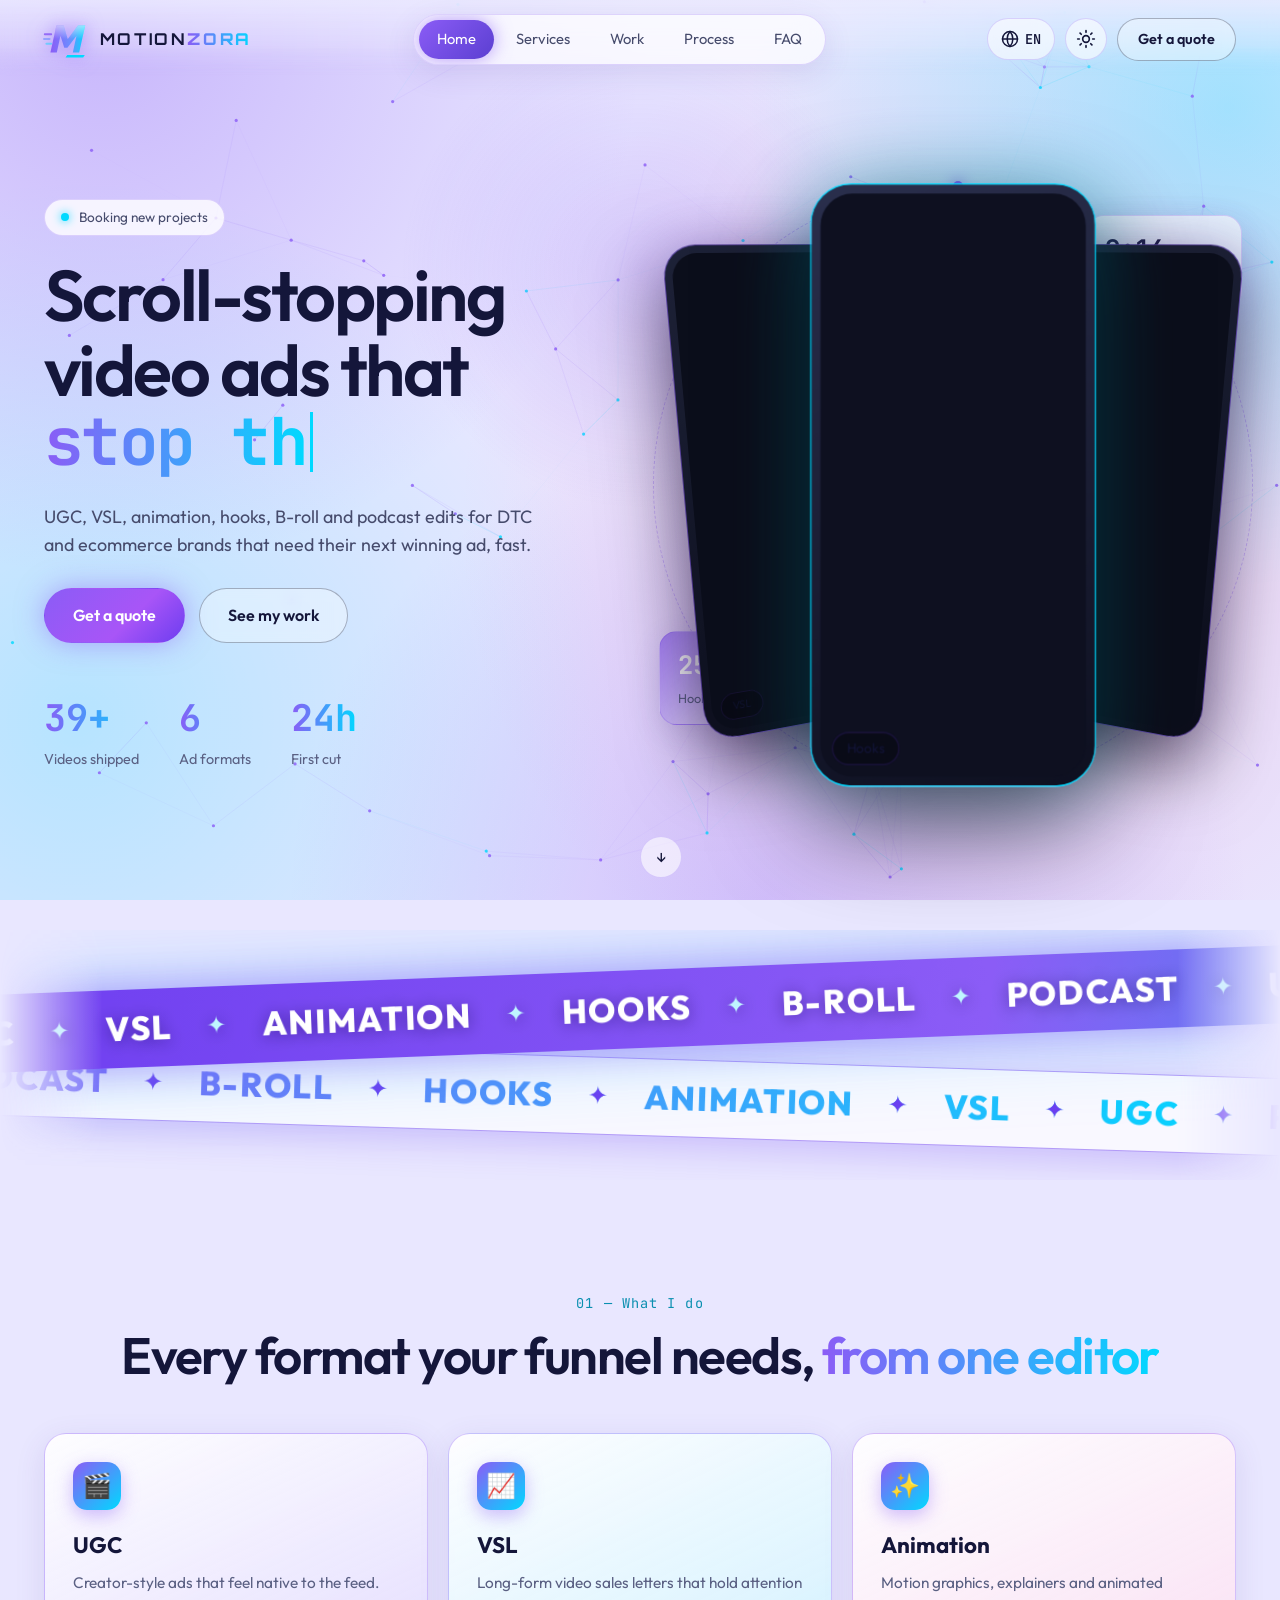
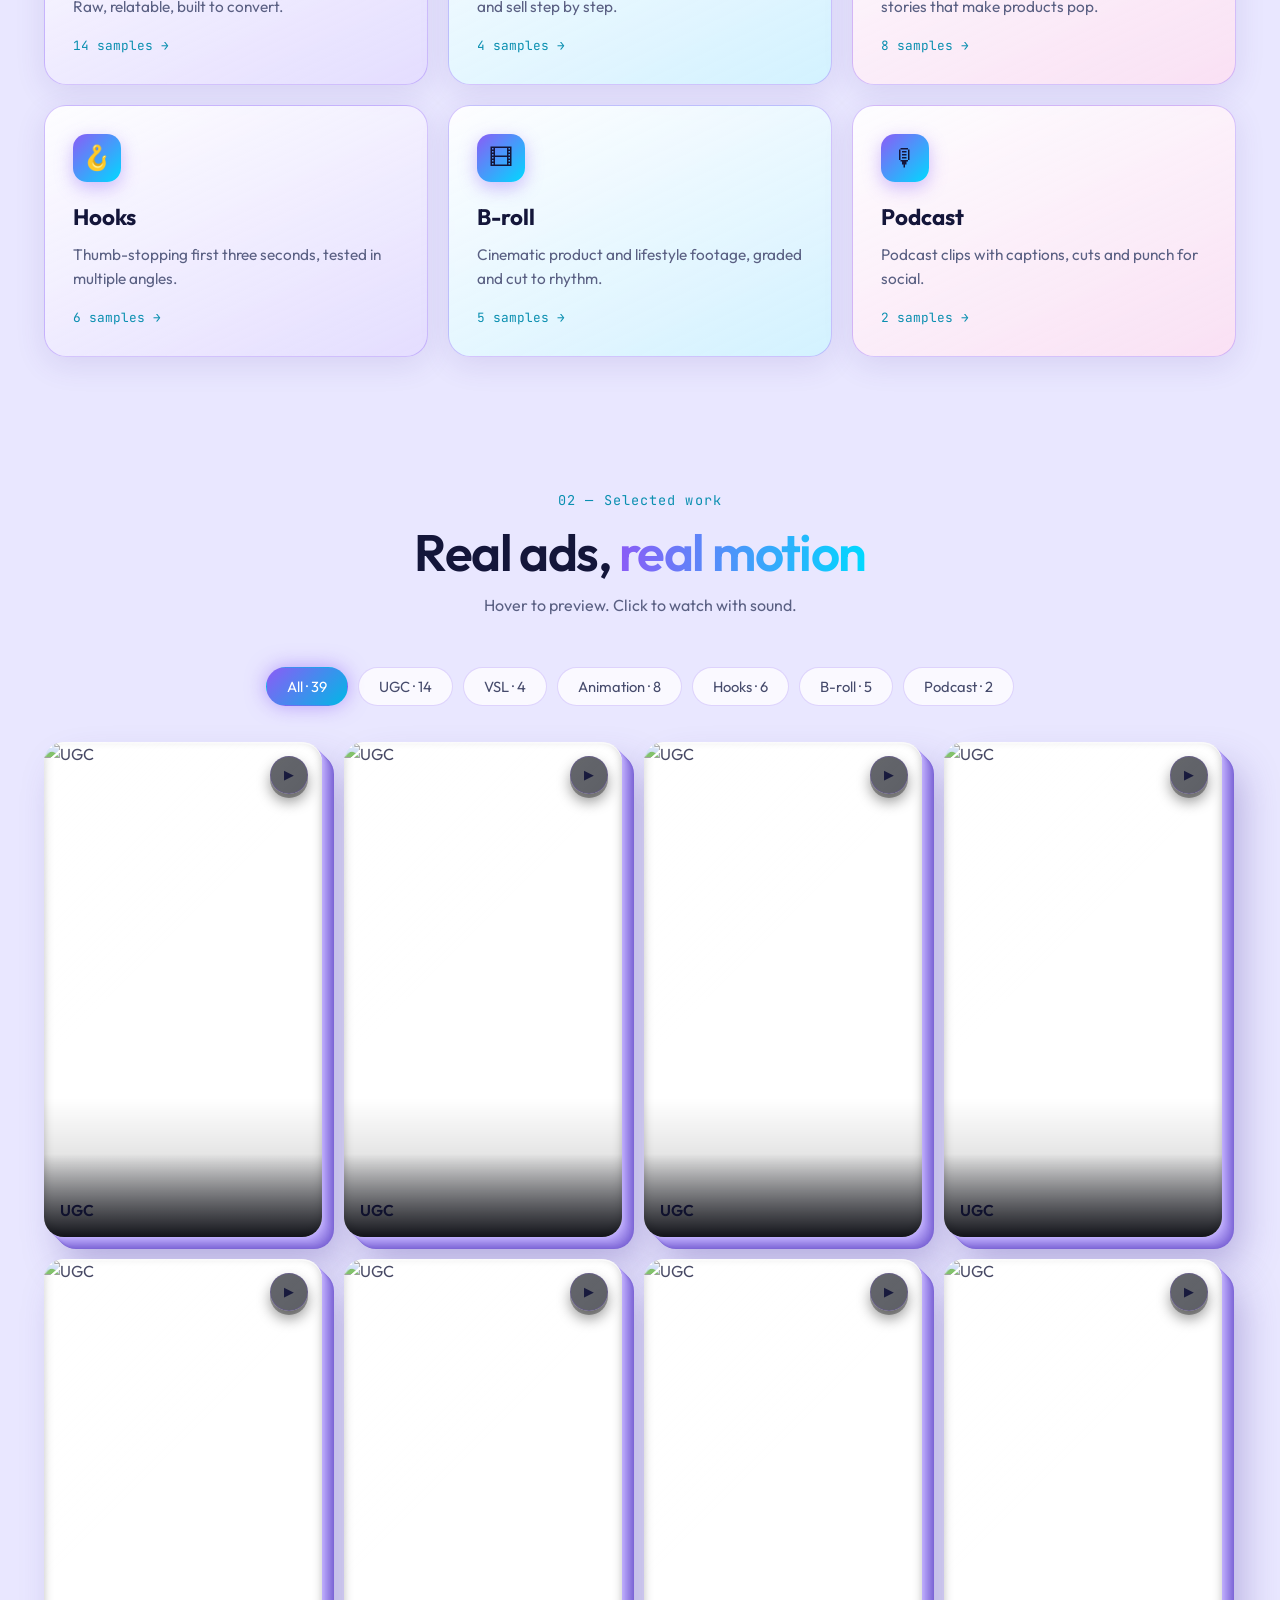
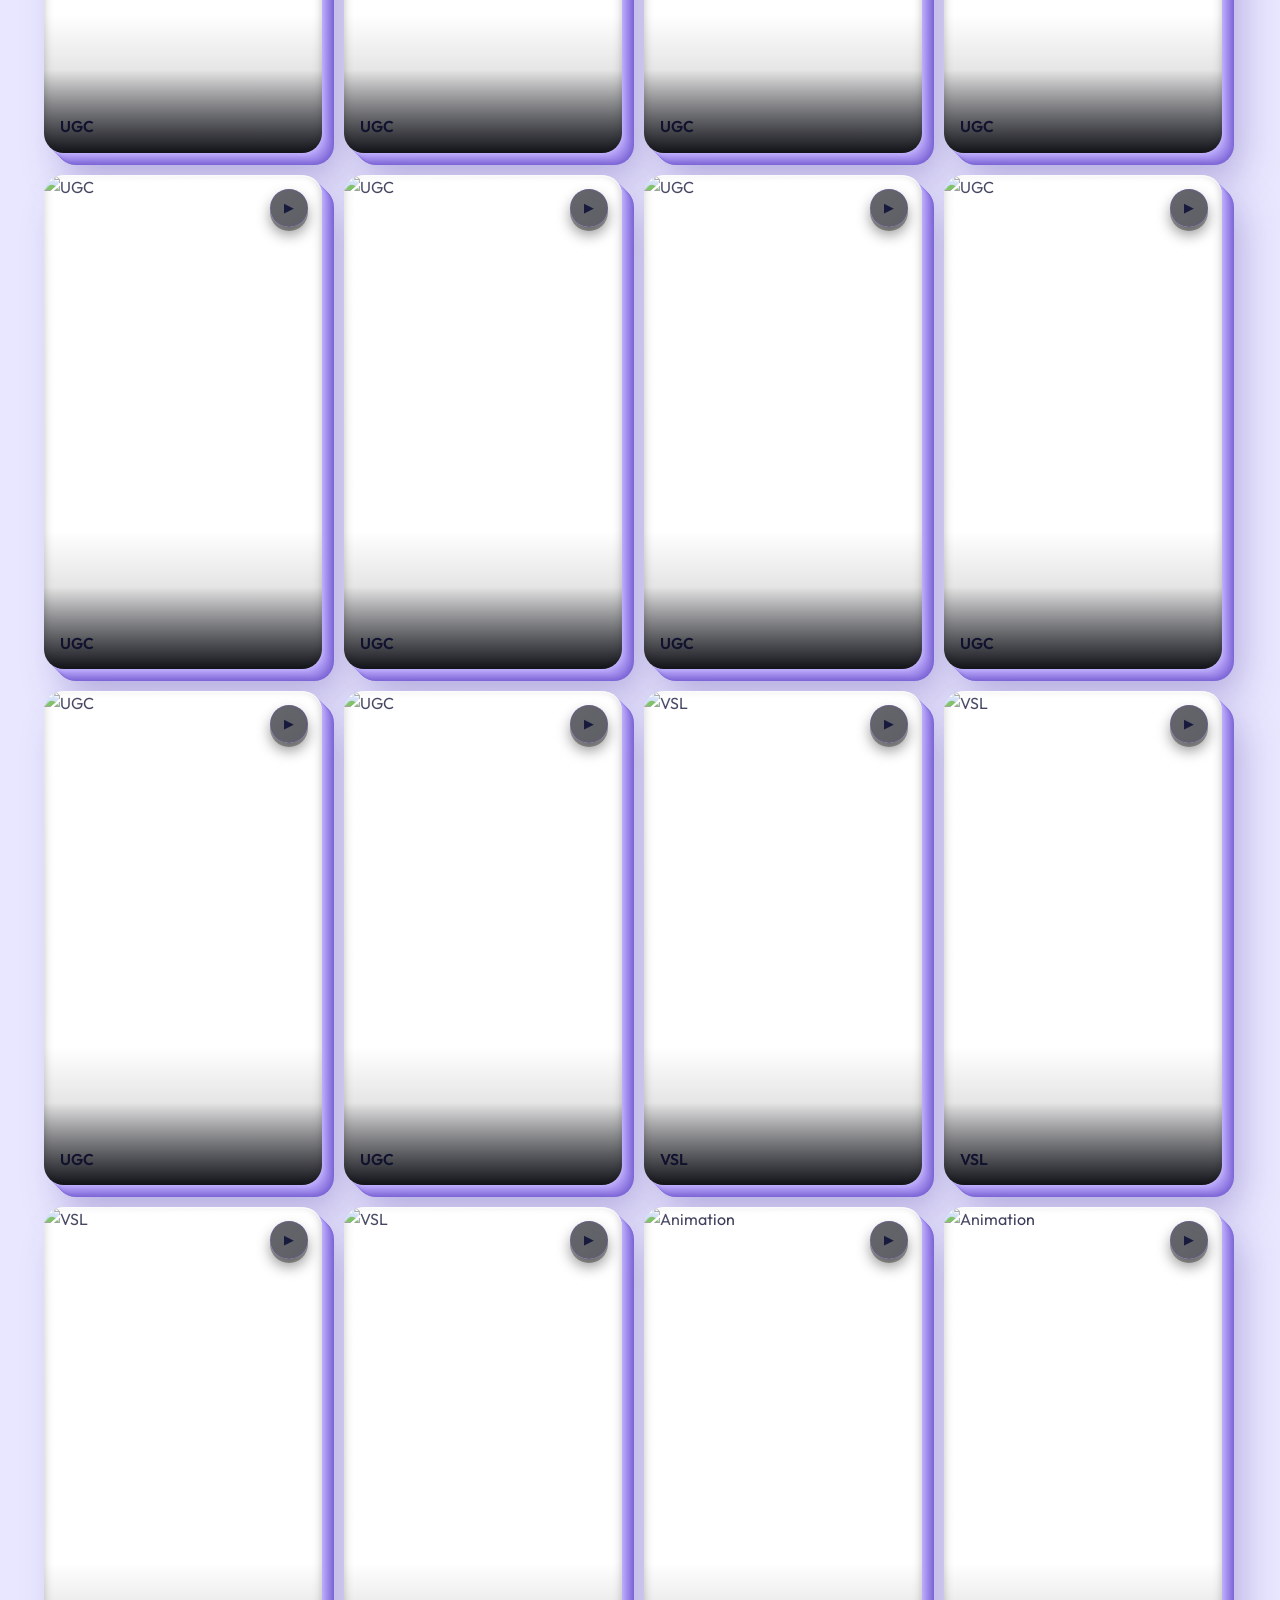
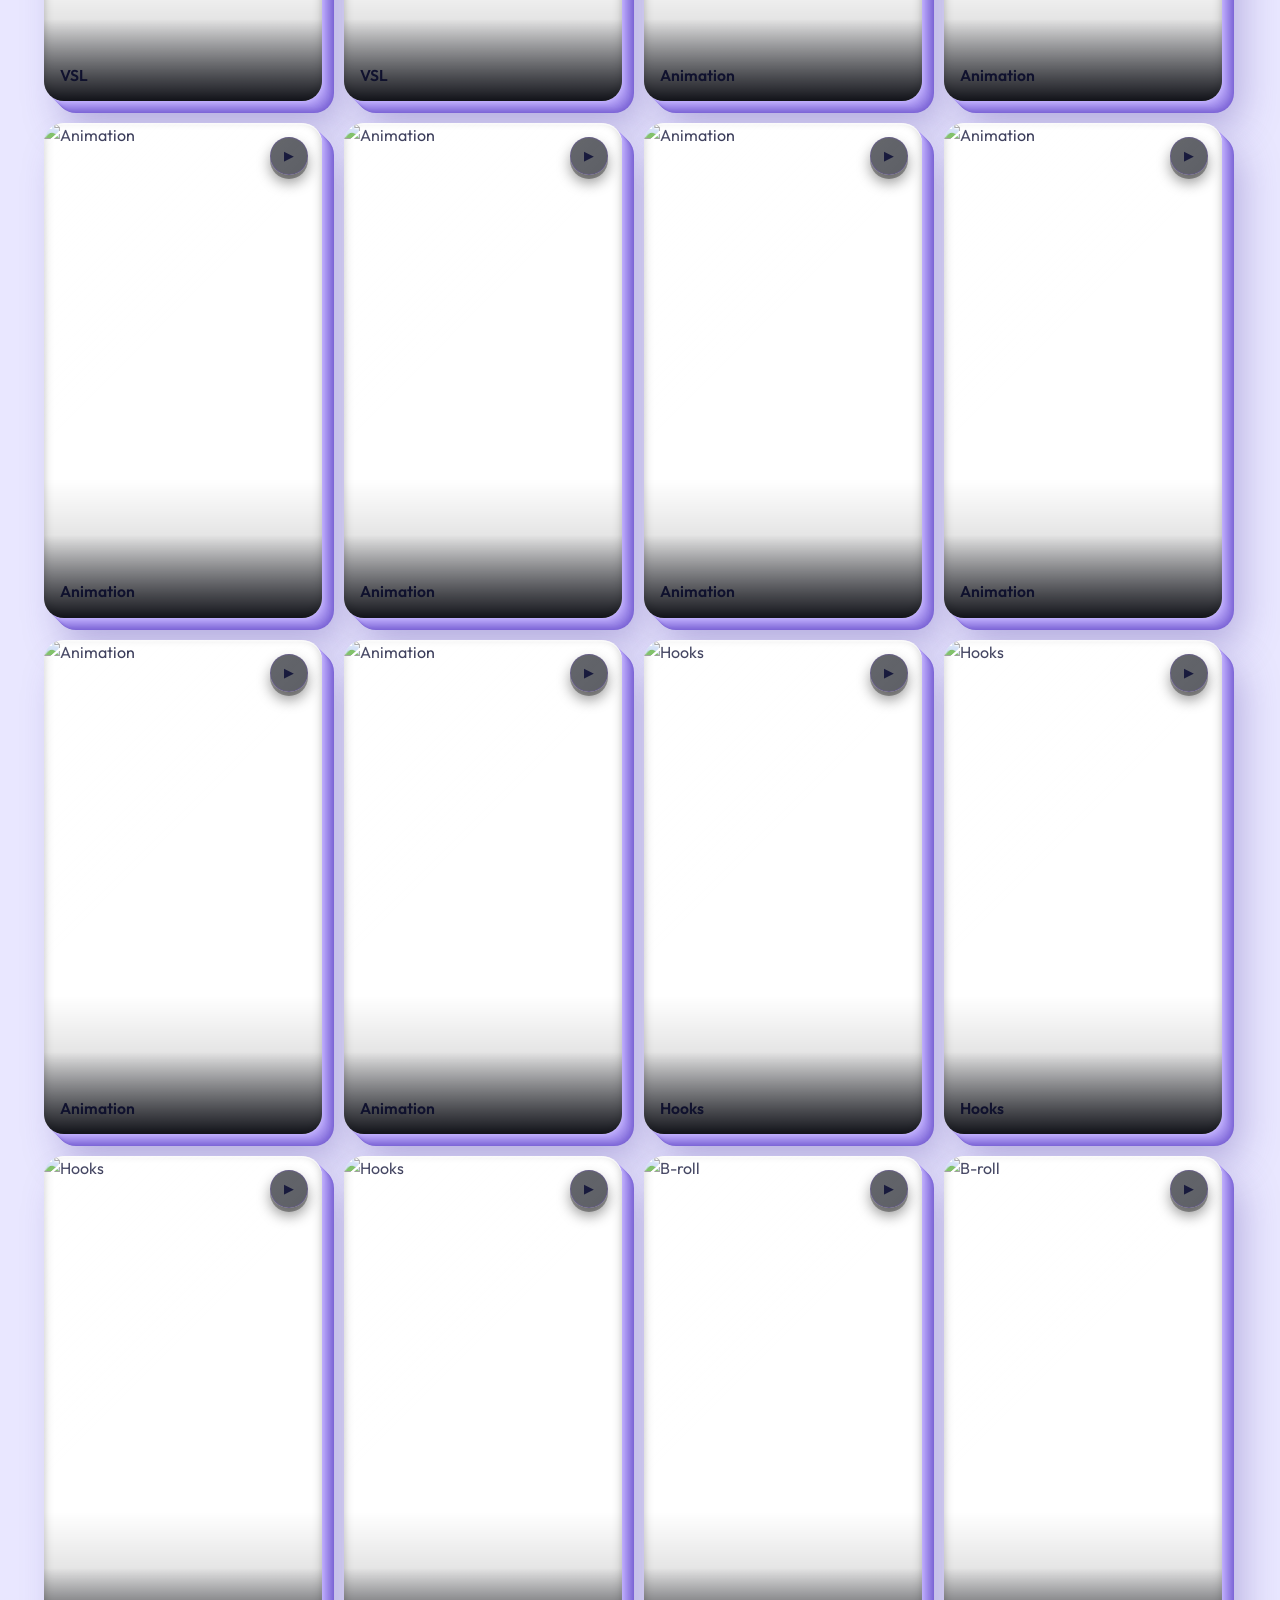
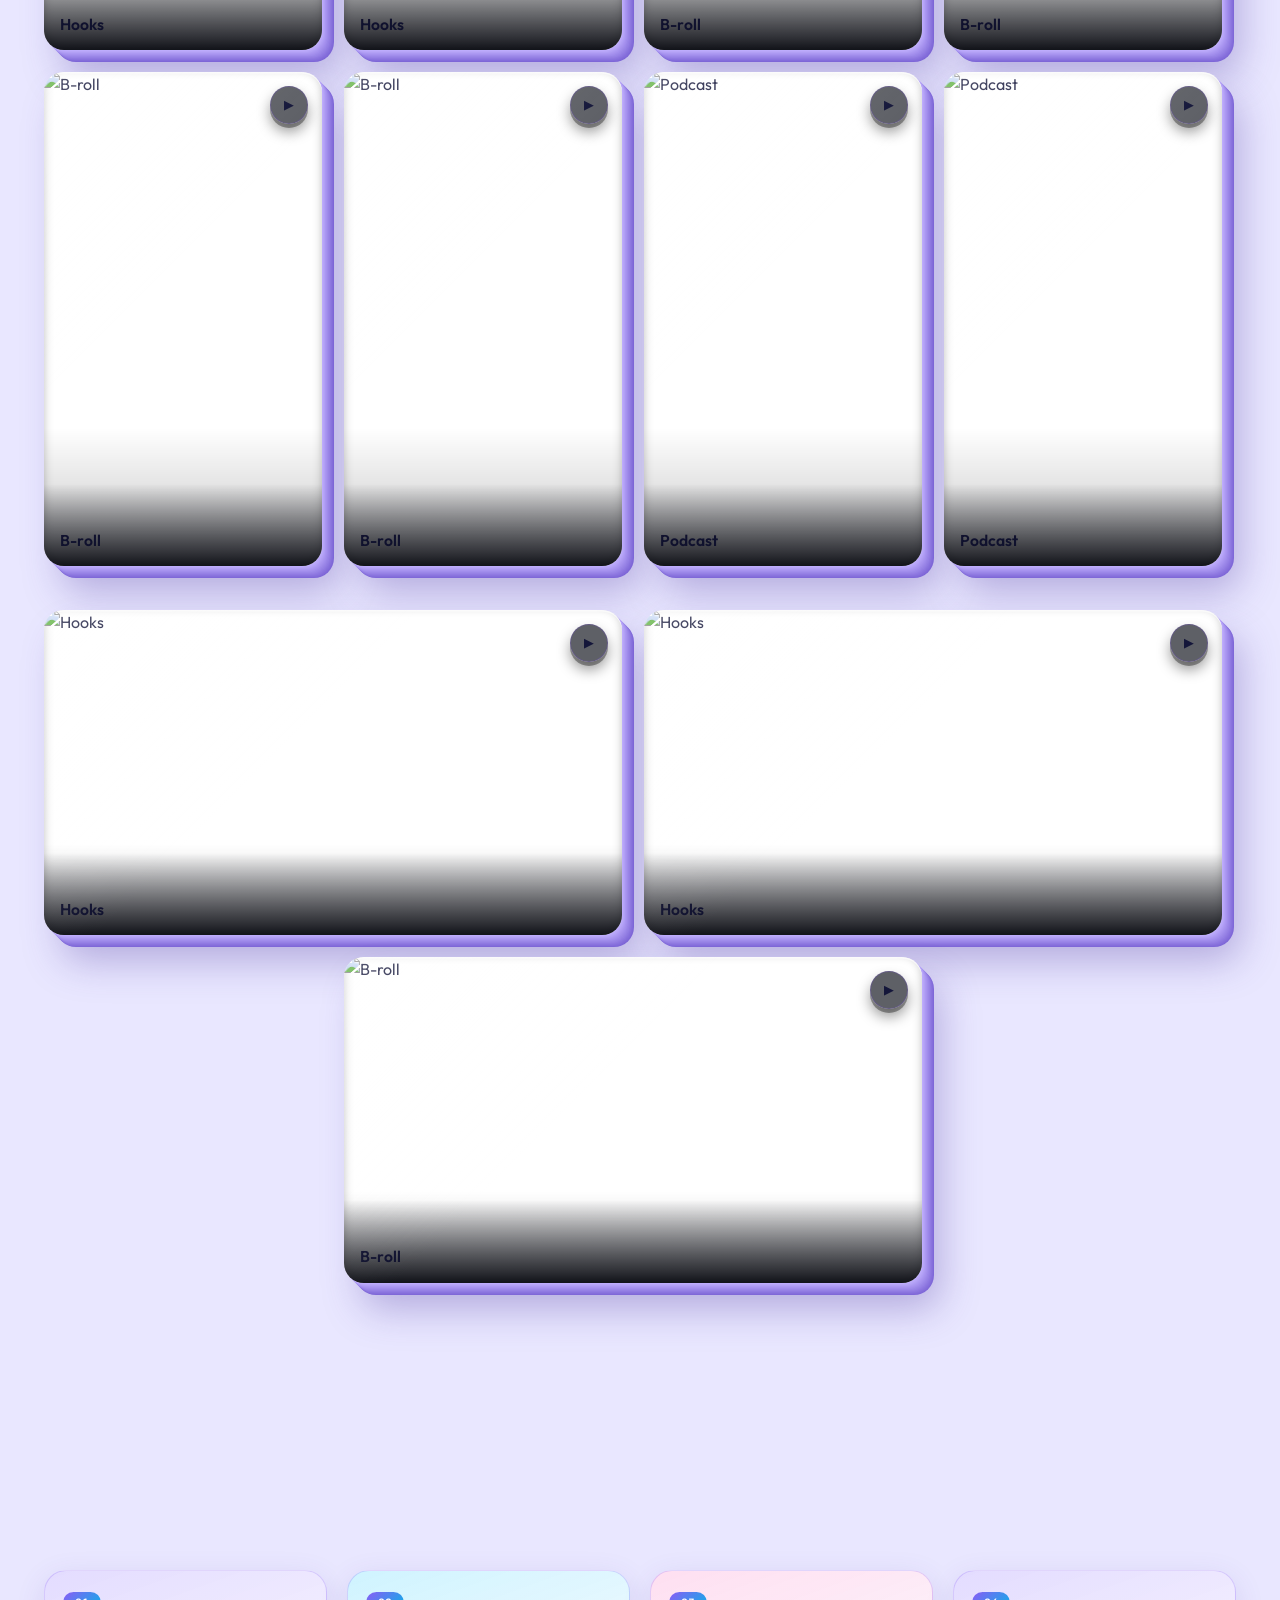
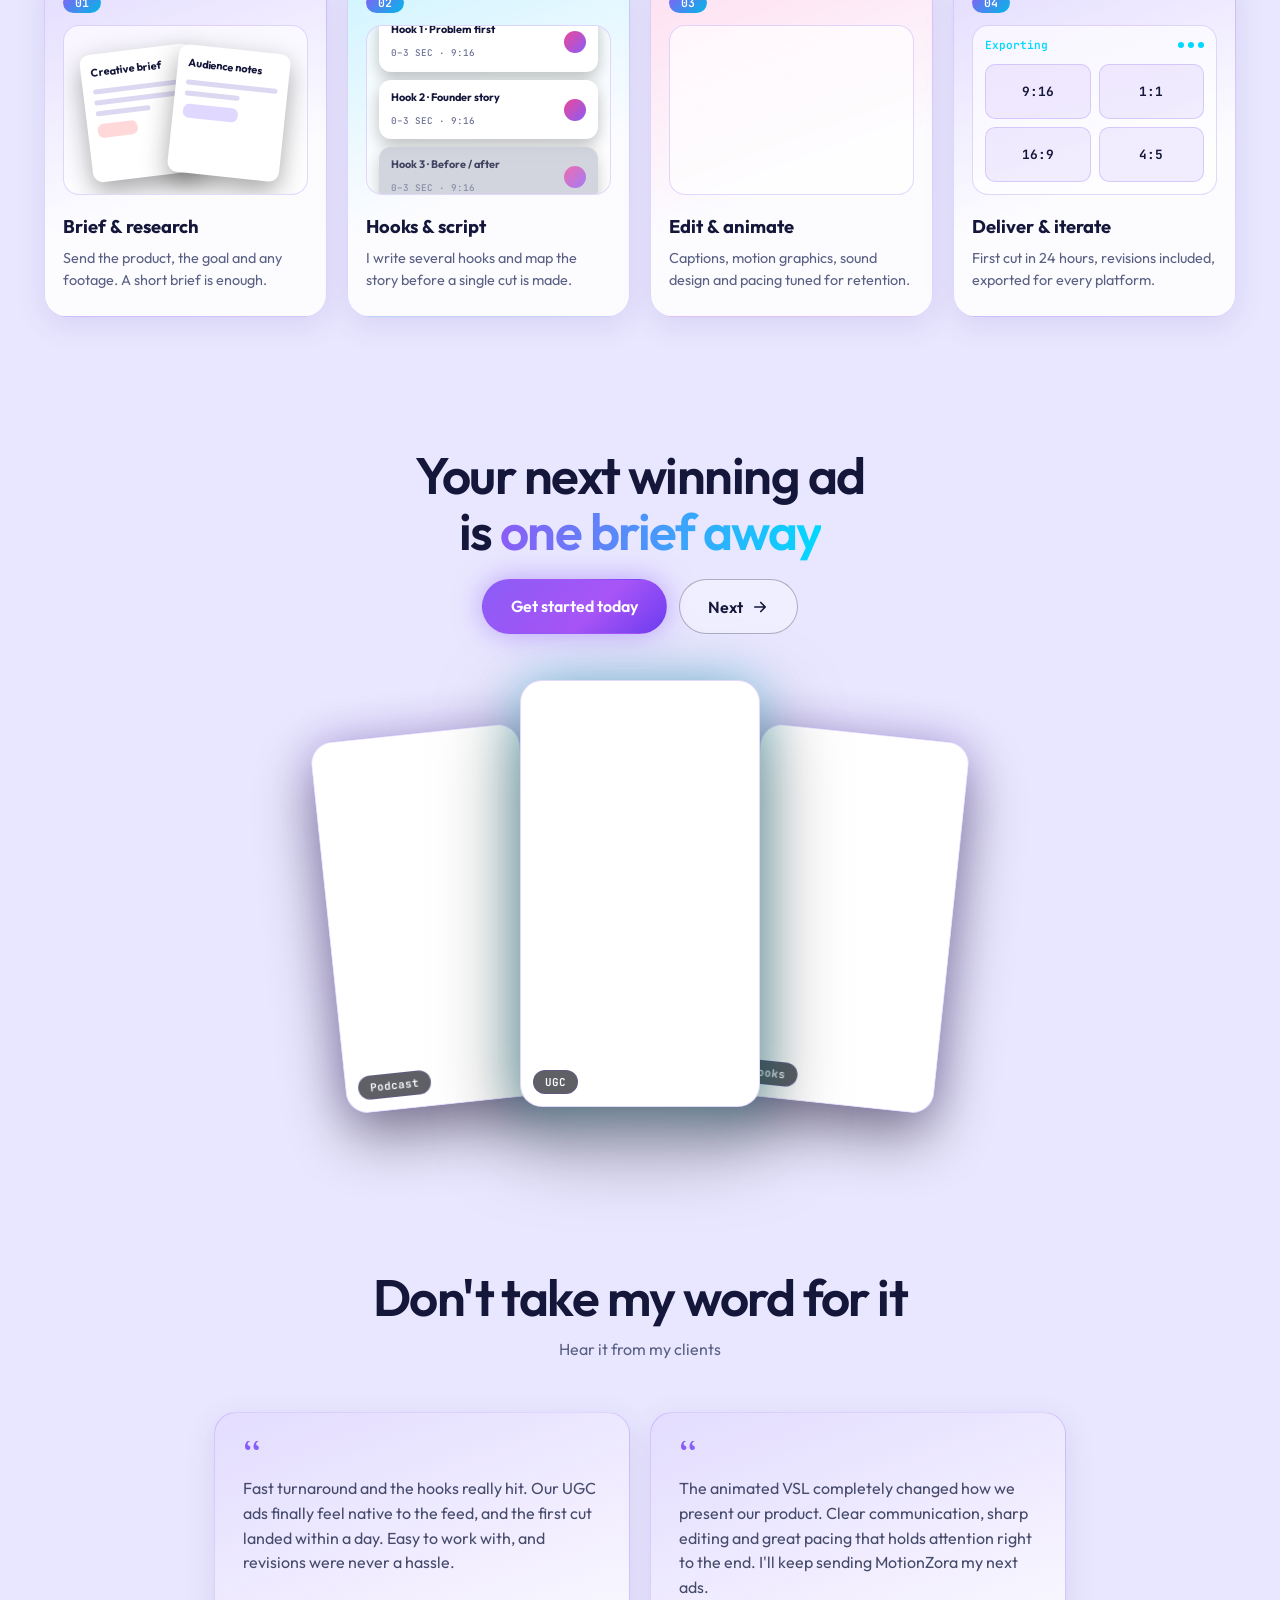
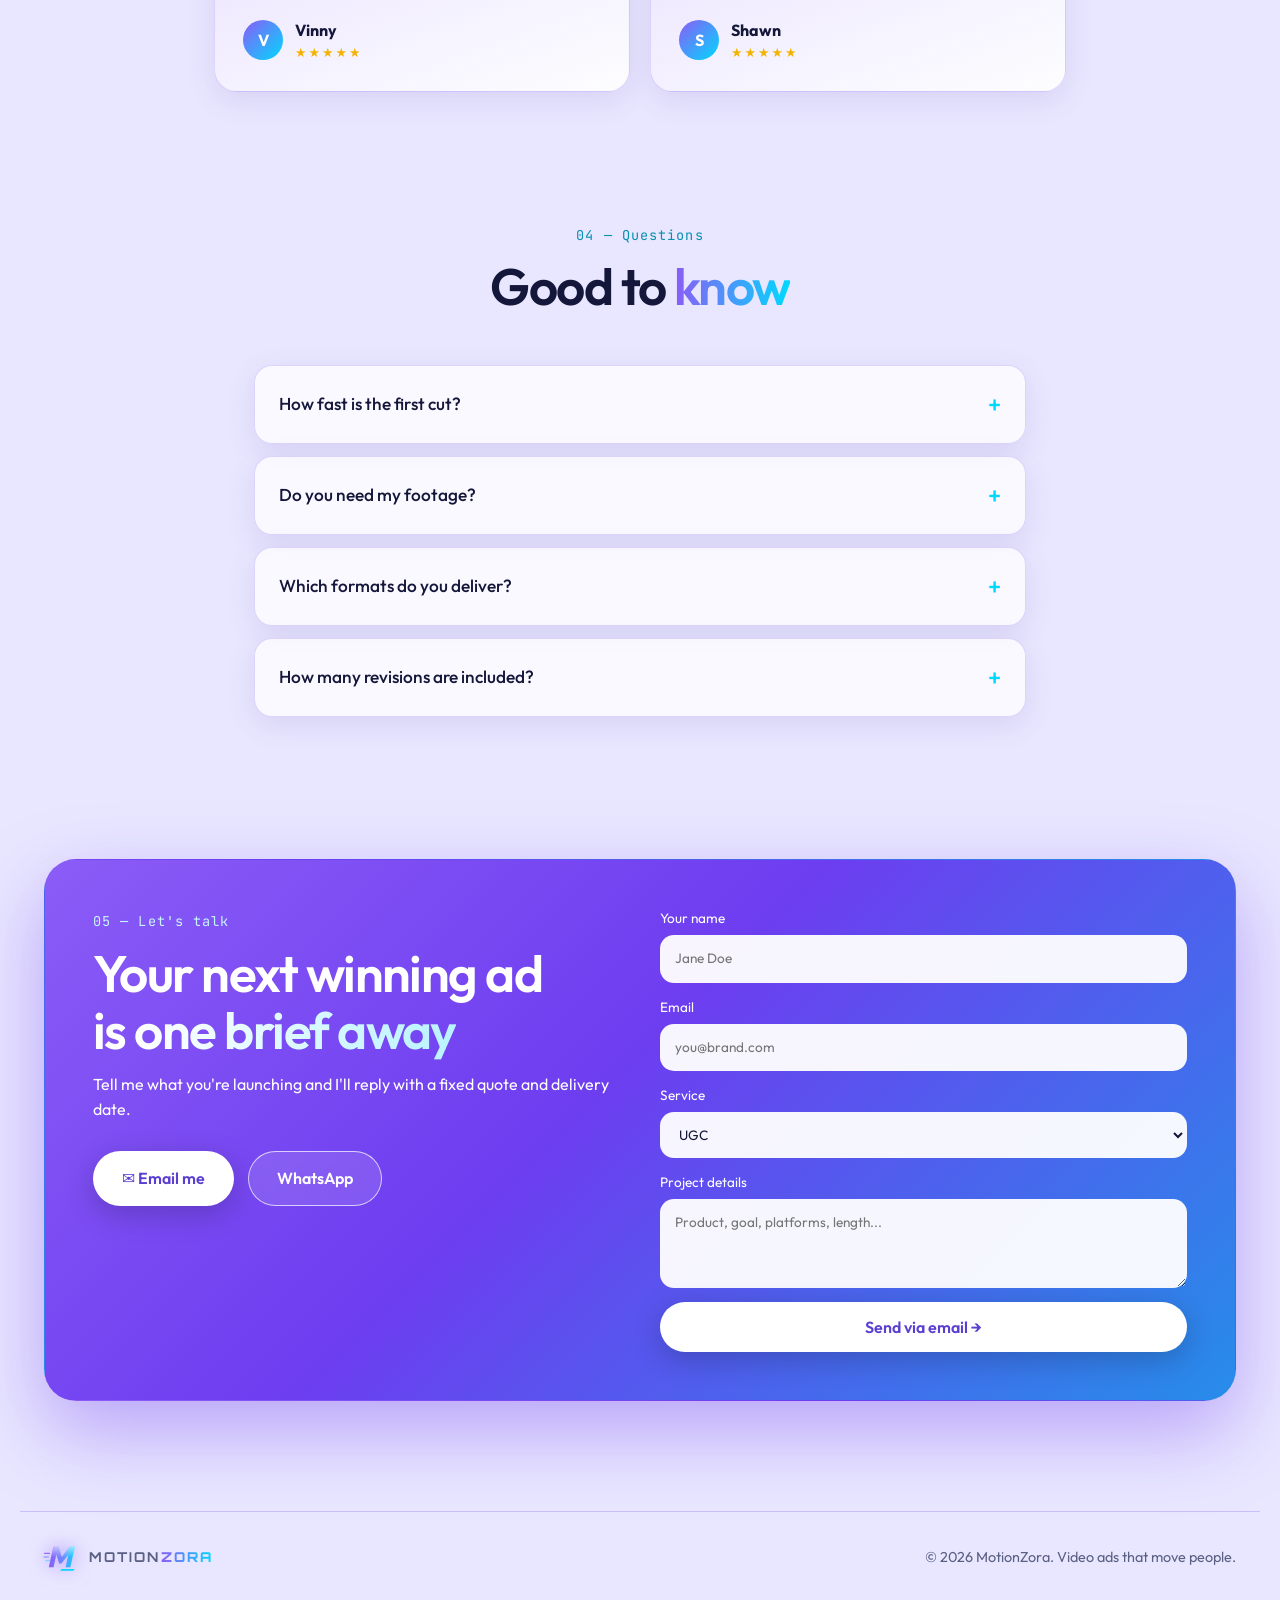
==== index.html @ 576c6d1d "Portfolio" ====
<!doctype html>
<html lang="en">
<head>
<meta charset="utf-8">
<meta name="viewport" content="width=device-width, initial-scale=1">
<title>MotionZora — Video Ads That Move People</title>
<meta name="description" content="MotionZora: UGC, VSL, animation, hooks, B-roll and podcast video ads for ecommerce and DTC brands.">
<link rel="preconnect" href="https://fonts.googleapis.com">
<link rel="preconnect" href="https://fonts.gstatic.com" crossorigin>
<link href="https://fonts.googleapis.com/css2?family=Outfit:wght@300;400;500;600;700;800&family=Orbitron:wght@500;700;800&family=Noto+Sans:wght@400;600;700;800&family=JetBrains+Mono:wght@400;600&display=swap" rel="stylesheet">
<script>
  /* set the theme before first paint: saved choice, otherwise the system preference */
  (function(){var t=null;try{t=localStorage.getItem("theme")}catch(e){}
  if(t!=="light"&&t!=="dark")t=matchMedia("(prefers-color-scheme: light)").matches?"light":"dark";
  document.documentElement.setAttribute("data-theme",t);})();
</script>
<link rel="icon" type="image/svg+xml" href="favicon.svg">
<link rel="stylesheet" href="style.css?v=48">
</head>
<body>
<canvas id="bg" aria-hidden="true"></canvas>
<div class="glow" id="glow" aria-hidden="true"></div>
<div class="progress" id="progress"></div>

<header class="nav-wrap">
  <a href="#top" class="logo" aria-label="MotionZora">
    <svg class="logo-mark" viewBox="0 0 56 50" aria-hidden="true"><defs>
  <linearGradient id="nva" x1="0" y1="0" x2="1" y2="0"><stop offset="0" stop-color="#8B5CF6"/><stop offset=".55" stop-color="#6D8CFF"/><stop offset="1" stop-color="#00D9FF"/></linearGradient>
  <linearGradient id="nvb" x1="0" y1="0" x2="0" y2="1"><stop offset="0" stop-color="#fff" stop-opacity=".55"/><stop offset=".5" stop-color="#fff" stop-opacity="0"/></linearGradient>
  <clipPath id="nvc"><polygon points="8.0,42 15.5,8 24.5,8 29.7,25 42.5,8 51.5,8 44.0,42 36.0,42 40.6,21 29.3,36 25.3,36 20.6,21 16.0,42"/></clipPath>
</defs>
<g class="speed" stroke-linecap="round" fill="none">
  <path d="M1 19H9" stroke="#8B5CF6" stroke-width="2.4" opacity=".85"/>
  <path d="M0 25H7" stroke="#6D8CFF" stroke-width="2.4" opacity=".6"/>
  <path d="M3 31H9" stroke="#00D9FF" stroke-width="2.4" opacity=".45"/>
</g>
<polygon class="mk" points="8.0,42 15.5,8 24.5,8 29.7,25 42.5,8 51.5,8 44.0,42 36.0,42 40.6,21 29.3,36 25.3,36 20.6,21 16.0,42" fill="url(#nva)"/>
<polygon points="8.0,42 15.5,8 24.5,8 29.7,25 42.5,8 51.5,8 44.0,42 36.0,42 40.6,21 29.3,36 25.3,36 20.6,21 16.0,42" fill="url(#nvb)"/>
<g clip-path="url(#nvc)"><rect class="sheen" x="-20" y="0" width="14" height="48" fill="#fff" opacity=".6" transform="skewX(-18)"/></g>
<polygon points="29,45 51,45 49,48 27,48" fill="#00D9FF"/></svg>
    <span class="logo-text">MOTION<b>ZORA</b></span>
  </a>
  <nav class="nav" id="nav">
    <a href="#top" class="active"><span data-i18n="nav.home">Home</span></a>
    <a href="#services"><span data-i18n="nav.services">Services</span></a>
    <a href="#work"><span data-i18n="nav.work">Work</span></a>
    <a href="#process"><span data-i18n="nav.process">Process</span></a>
    <a href="#faq"><span data-i18n="nav.faq">FAQ</span></a>
  </nav>
  <div class="nav-cta">
    <div class="lang" id="lang">
      <button class="lang-btn" id="langBtn" data-i18n-aria="lang.aria" aria-haspopup="listbox" aria-expanded="false">
        <svg viewBox="0 0 24 24" fill="none" stroke="currentColor" stroke-width="2" stroke-linecap="round" stroke-linejoin="round"><circle cx="12" cy="12" r="10"/><path d="M2 12h20M12 2a15 15 0 0 1 0 20M12 2a15 15 0 0 0 0 20"/></svg>
        <span id="langCode">EN</span>
      </button>
      <ul class="lang-menu" id="langMenu" role="listbox"></ul>
    </div>
    <button class="theme-btn" id="themeBtn" data-i18n-aria="theme.aria" aria-label="Toggle light / dark mode">
      <svg class="moon" viewBox="0 0 24 24" fill="none" stroke="currentColor" stroke-width="2" stroke-linecap="round" stroke-linejoin="round"><path d="M21 12.8A9 9 0 1 1 11.2 3a7 7 0 0 0 9.8 9.8z"/></svg>
      <svg class="sun" viewBox="0 0 24 24" fill="none" stroke="currentColor" stroke-width="2" stroke-linecap="round"><circle cx="12" cy="12" r="4"/><path d="M12 2v2M12 20v2M4.9 4.9l1.4 1.4M17.7 17.7l1.4 1.4M2 12h2M20 12h2M4.9 19.1l1.4-1.4M17.7 6.3l1.4-1.4"/></svg>
    </button>
    <a href="#contact" class="btn btn-ghost sm" data-i18n="nav.quote">Get a quote</a>
    <button class="burger" id="burger" aria-label="Menu"><i></i><i></i></button>
  </div>
</header>

<main id="top">
  <!-- HERO -->
  <section class="hero">
    <div class="hero-text">
      <span class="chip"><b class="dot"></b> <span data-i18n="hero.chip">Booking new projects</span></span>
      <h1><span data-i18n="hero.h1">Scroll-stopping video ads that</span> <span class="type-wrap"><span class="grad mono" id="typed"></span><i class="caret"></i></span></h1>
      <p class="lead" data-i18n="hero.lead">UGC, VSL, animation, hooks, B-roll and podcast edits for DTC and ecommerce brands that need their next winning ad, fast.</p>
      <div class="cta-row">
        <a href="#contact" class="btn btn-primary" data-i18n="hero.cta1">Get a quote</a>
        <a href="#work" class="btn btn-ghost" data-i18n="hero.cta2">See my work</a>
      </div>
      <div class="stats">
        <div><strong data-count="38" data-suffix="+">0</strong><span data-i18n="stat.videos">Videos shipped</span></div>
        <div><strong data-count="6">0</strong><span data-i18n="stat.formats">Ad formats</span></div>
        <div><strong data-count="24" data-suffix="h">0</strong><span data-i18n="stat.first">First cut</span></div>
      </div>
    </div>
    <div class="hero-visual" id="heroVisual">
      <div class="orbit o1"></div><div class="orbit o2"></div>
      <div class="phone p-left"><video muted playsinline preload="metadata"></video><em class="tag">Animation</em></div>
      <div class="phone p-main"><video muted playsinline preload="metadata"></video><em class="tag">UGC</em></div>
      <div class="phone p-right"><video muted playsinline preload="metadata"></video><em class="tag">VSL</em></div>
      <div class="float-card fc1"><b>250%</b><span data-i18n="fc1">Hook retention</span></div>
      <div class="float-card fc2"><b>9:16</b><span data-i18n="fc2">Reels · TikTok · Shorts</span></div>
    </div>
    <a href="#services" class="scroll-down" aria-label="Scroll down">↓</a>
  </section>

  <!-- RIBBONS -->
  <div class="ribbons" aria-hidden="true">
    <div class="ribbon r1"><div class="rtrack" data-dir="-1"></div></div>
    <div class="ribbon r2"><div class="rtrack" data-dir="1"></div></div>
  </div>

  <!-- SERVICES -->
  <section id="services" class="section">
    <div class="sec-head reveal">
      <span class="eyebrow" data-i18n="svc.eyebrow">01 — What I do</span>
      <h2 data-i18n-html="svc.title">Every format your funnel needs, <span class="grad">from one editor</span></h2>
    </div>
    <div class="services" id="services-grid"></div>
  </section>

  <!-- WORK -->
  <section id="work" class="section">
    <div class="sec-head reveal">
      <span class="eyebrow" data-i18n="work.eyebrow">02 — Selected work</span>
      <h2 data-i18n-html="work.title">Real ads, <span class="grad">real motion</span></h2>
      <p data-i18n="work.sub">Hover to preview. Click to watch with sound.</p>
    </div>
    <div class="filters reveal" id="filters"></div>
    <div class="grid" id="grid"></div>
  </section>

  <!-- PROCESS -->
  <section id="process" class="section">
    <div class="sec-head reveal">
      <span class="eyebrow" data-i18n="proc.eyebrow">03 — How it works</span>
      <h2 data-i18n-html="proc.title">From brief to <span class="grad">winning ad</span></h2>
    </div>
    <div class="pcards">
      <article class="pcard reveal"><span class="ptag">01</span>
        <div class="pvis v-brief">
          <div class="doc d1"><b data-i18n="ui.brief">Creative brief</b><u></u><u></u><u class="s"></u><em></em></div>
          <div class="doc d2"><b data-i18n="ui.audience">Audience notes</b><u></u><u class="s"></u><span class="chip2"></span></div>
        </div>
        <h3 data-i18n="step1.t">Brief &amp; research</h3><p data-i18n="step1.p"></p></article>
      <article class="pcard reveal"><span class="ptag">02</span>
        <div class="pvis v-hooks">
          <div class="hk k1"><div><b data-i18n="ui.h1">Hook 1</b><small>0–3 SEC · 9:16</small></div><i></i></div>
          <div class="hk k2"><div><b data-i18n="ui.h2">Hook 2</b><small>0–3 SEC · 9:16</small></div><i></i></div>
          <div class="hk k3"><div><b data-i18n="ui.h3">Hook 3</b><small>0–3 SEC · 9:16</small></div><i></i></div>
        </div>
        <h3 data-i18n="step2.t">Hooks &amp; script</h3><p data-i18n="step2.p"></p></article>
      <article class="pcard reveal"><span class="ptag">03</span>
        <div class="pvis v-chat">
          <div class="bub b1"><i></i><span data-i18n="ui.chat1"></span></div>
          <div class="bub b2"><i></i><span data-i18n="ui.chat2"></span></div>
          <div class="bub b3"><i></i><span data-i18n="ui.chat3"></span></div>
        </div>
        <h3 data-i18n="step3.t">Edit &amp; animate</h3><p data-i18n="step3.p"></p></article>
      <article class="pcard reveal"><span class="ptag">04</span>
        <div class="pvis v-export">
          <div class="exp-head"><span data-i18n="ui.export">Exporting</span><i class="dots"><s></s><s></s><s></s></i></div>
          <div class="fmts">
            <div class="fm"><b>9:16</b><em></em></div><div class="fm"><b>1:1</b><em></em></div>
            <div class="fm"><b>16:9</b><em></em></div><div class="fm"><b>4:5</b><em></em></div>
          </div>
        </div>
        <h3 data-i18n="step4.t">Deliver &amp; iterate</h3><p data-i18n="step4.p"></p></article>
    </div>
  </section>

  <!-- SHOWCASE: shuffling ads -->
  <section id="showcase" class="section">
    <div class="cta-more reveal">
      <h3 data-i18n-html="ct.title">Your next winning ad<br>is <span class="grad">one brief away</span></h3>
      <div class="cta-actions">
        <a href="#contact" class="btn btn-primary" data-i18n="cta.btn">Get started today</a>
        <button class="btn btn-ghost" id="shuffleBtn" type="button"><span data-i18n="cta.shuffle">Next</span><svg viewBox="0 0 24 24" width="18" height="18" fill="none" stroke="currentColor" stroke-width="2.2" stroke-linecap="round" stroke-linejoin="round"><path d="M5 12h14M13 6l6 6-6 6"/></svg></button>
      </div>
      <div class="trio" id="trio">
        <div class="tcard t1"><video muted loop playsinline preload="none"></video><span class="tlabel"></span></div>
        <div class="tcard t2"><video muted loop playsinline preload="none"></video><span class="tlabel"></span></div>
        <div class="tcard t3"><video muted loop playsinline preload="none"></video><span class="tlabel"></span></div>
      </div>
    </div>
  </section>

  <!-- TESTIMONIALS -->
  <section id="reviews" class="section narrow2">
    <div class="sec-head reveal">
      <h2 data-i18n="tes.title">Don't take my word for it</h2>
      <p data-i18n="tes.sub">Hear it from my clients</p>
    </div>
    <div class="reviews" id="reviewsGrid"></div>
  </section>

  <!-- FAQ -->
  <section id="faq" class="section narrow">
    <div class="sec-head reveal">
      <span class="eyebrow" data-i18n="faq.eyebrow">04 — Questions</span>
      <h2 data-i18n-html="faq.title">Good to <span class="grad">know</span></h2>
    </div>
    <div class="faq">
      <details class="reveal"><summary data-i18n="q1">How fast is the first cut?</summary><p data-i18n="a1">Usually within 24 hours for short formats. Longer VSLs and animations take a little more, and I'll confirm a date before we start.</p></details>
      <details class="reveal"><summary data-i18n="q2">Do you need my footage?</summary><p data-i18n="a2">Send your footage and I'll edit it, or I can handle UGC creators and animation from scratch.</p></details>
      <details class="reveal"><summary data-i18n="q3">Which formats do you deliver?</summary><p data-i18n="a3">9:16 for Reels, TikTok and Shorts, plus 16:9 and 1:1 on request.</p></details>
      <details class="reveal"><summary data-i18n="q4">How many revisions are included?</summary><p data-i18n="a4">Revisions are included until the ad feels right. Tell me what to change and I'll turn it around quickly.</p></details>
    </div>
  </section>

  <!-- CONTACT -->
  <section id="contact" class="section contact">
    <div class="contact-card reveal">
      <div class="contact-left">
        <span class="eyebrow" data-i18n="ct.eyebrow">05 — Let's talk</span>
        <h2 data-i18n-html="ct.title">Your next winning ad<br>is <span class="grad">one brief away</span></h2>
        <p data-i18n="ct.text">Tell me what you're launching and I'll reply with a fixed quote and delivery date.</p>
        <div class="cta-row">
          <a class="btn btn-primary" id="mailBtn" href="#" data-i18n="ct.email">✉ Email me</a>
          <a class="btn btn-ghost" id="waBtn" href="#" target="_blank" rel="noopener">WhatsApp</a>
        </div>
      </div>
      <form class="contact-form" id="form">
        <label><span data-i18n="f.name">Your name</span><input name="name" required placeholder="Jane Doe" data-i18n-ph="f.ph.name"></label>
        <label><span data-i18n="f.email">Email</span><input name="email" type="email" required placeholder="you@brand.com" data-i18n-ph="f.ph.email"></label>
        <label><span data-i18n="f.service">Service</span>
          <select name="service"><option>UGC</option><option>VSL</option><option>Animation</option><option>Hooks</option><option>B-roll</option><option>Podcast</option></select>
        </label>
        <label><span data-i18n="f.details">Project details</span><textarea name="msg" rows="3" placeholder="Product, goal, platforms, length..." data-i18n-ph="f.ph.msg"></textarea></label>
        <button class="btn btn-primary" type="submit" data-i18n="f.send">Send via email →</button>
      </form>
    </div>
  
  </section>
</main>

<footer class="footer">
  <a href="#top" class="logo" aria-label="MotionZora">
    <svg class="logo-mark" viewBox="0 0 56 50" aria-hidden="true"><defs>
  <linearGradient id="fta" x1="0" y1="0" x2="1" y2="0"><stop offset="0" stop-color="#8B5CF6"/><stop offset=".55" stop-color="#6D8CFF"/><stop offset="1" stop-color="#00D9FF"/></linearGradient>
  <linearGradient id="ftb" x1="0" y1="0" x2="0" y2="1"><stop offset="0" stop-color="#fff" stop-opacity=".55"/><stop offset=".5" stop-color="#fff" stop-opacity="0"/></linearGradient>
  <clipPath id="ftc"><polygon points="8.0,42 15.5,8 24.5,8 29.7,25 42.5,8 51.5,8 44.0,42 36.0,42 40.6,21 29.3,36 25.3,36 20.6,21 16.0,42"/></clipPath>
</defs>
<g class="speed" stroke-linecap="round" fill="none">
  <path d="M1 19H9" stroke="#8B5CF6" stroke-width="2.4" opacity=".85"/>
  <path d="M0 25H7" stroke="#6D8CFF" stroke-width="2.4" opacity=".6"/>
  <path d="M3 31H9" stroke="#00D9FF" stroke-width="2.4" opacity=".45"/>
</g>
<polygon class="mk" points="8.0,42 15.5,8 24.5,8 29.7,25 42.5,8 51.5,8 44.0,42 36.0,42 40.6,21 29.3,36 25.3,36 20.6,21 16.0,42" fill="url(#fta)"/>
<polygon points="8.0,42 15.5,8 24.5,8 29.7,25 42.5,8 51.5,8 44.0,42 36.0,42 40.6,21 29.3,36 25.3,36 20.6,21 16.0,42" fill="url(#ftb)"/>
<g clip-path="url(#ftc)"><rect class="sheen" x="-20" y="0" width="14" height="48" fill="#fff" opacity=".6" transform="skewX(-18)"/></g>
<polygon points="29,45 51,45 49,48 27,48" fill="#00D9FF"/></svg>
    <span class="logo-text">MOTION<b>ZORA</b></span>
  </a>
  <p>© <span id="yr"></span> MotionZora. <span data-i18n="foot">Video ads that move people.</span></p>
</footer>

<!-- Modal -->
<div class="modal" id="modal" aria-hidden="true">
  <button class="modal-close" id="modalClose" aria-label="Close">✕</button>
  <div class="modal-body" id="modalBody"></div>
</div>

<script src="i18n.js?v=48"></script>
<script src="app.js?v=48"></script>
</body>
</html>
---- style.css ----
:root{
  --bg:#090B14; --card:#171A2B; --purple:#8B5CF6; --cyan:#00D9FF; --white:#F8FAFC;
  --bg-rgb:9,11,20; --card-rgb:23,26,43; --text2:#c3cae3;
  --muted:#9aa3bd; --line:rgba(139,92,246,.25);
  --ghost-b:rgba(248,250,252,.35); --stroke:rgba(248,250,252,.45);
  color-scheme:dark;
  --grad:linear-gradient(90deg,#8B5CF6,#00D9FF);
  --r:22px;
}
*{box-sizing:border-box;margin:0;padding:0}
html{scroll-behavior:smooth;scroll-padding-top:90px}
body{background:var(--bg);color:var(--white);font-family:'Outfit','Noto Sans',system-ui,sans-serif;line-height:1.55;overflow-x:hidden}
a{color:inherit;text-decoration:none}
.mono{font-family:'JetBrains Mono',monospace}
.grad{background:var(--grad);-webkit-background-clip:text;background-clip:text;color:transparent}
#bg{position:fixed;inset:0;width:100%;height:100%;z-index:-2}
.glow{position:fixed;width:520px;height:520px;border-radius:50%;pointer-events:none;z-index:-1;
  background:radial-gradient(circle,rgba(139,92,246,.22),transparent 65%);transform:translate(-50%,-50%);left:50%;top:30%;transition:opacity .3s}
.progress{position:fixed;top:0;left:0;height:3px;width:0;background:var(--grad);z-index:100;box-shadow:0 0 12px var(--cyan)}

/* light theme (default follows the system; the toggle overrides it) */
:root[data-theme="light"]{
  --bg:#ECEBFF; --card:#FFFFFF; --white:#14163A;
  --bg-rgb:236,235,255; --card-rgb:255,255,255; --text2:#464b6c;
  --muted:#5a6083; --line:rgba(109,61,240,.2);
  --ghost-b:rgba(18,20,43,.3); --stroke:rgba(18,20,43,.4);
  color-scheme:light;
}
:root[data-theme="light"] .glow{background:radial-gradient(circle,rgba(139,92,246,.2),transparent 65%)}
:root[data-theme="light"] .btn-ghost:hover{color:#5b3fd1;border-color:#5b3fd1}
:root[data-theme="light"] .eyebrow{color:#0a8fb0}
:root[data-theme="light"] .nav,:root[data-theme="light"] .svc,:root[data-theme="light"] .step,:root[data-theme="light"] .faq details,:root[data-theme="light"] .float-card{box-shadow:0 8px 30px rgba(80,60,160,.12)}
:root[data-theme="light"] .contact-card{background:radial-gradient(700px circle at 0% 0%,rgba(139,92,246,.18),transparent 60%),radial-gradient(600px circle at 100% 100%,rgba(0,217,255,.14),transparent 60%),#fff}
:root[data-theme="light"] .stats span{color:var(--muted)}
.fc1{color:#fff}.fc1 span{color:#e6e0ff}
body,.nav,.svc,.step,.pill,.faq details,.float-card,.chip,.contact-card,input,select,textarea{transition:background-color .4s,color .4s,border-color .4s,box-shadow .4s}

/* theme toggle */
.theme-btn{width:42px;height:42px;border-radius:50%;border:1px solid var(--line);background:rgba(var(--card-rgb),.6);color:var(--white);cursor:pointer;display:grid;place-items:center;backdrop-filter:blur(10px);transition:.3s}
.theme-btn:hover{border-color:var(--cyan);box-shadow:0 0 18px rgba(0,217,255,.35);transform:rotate(18deg)}
.theme-btn svg{width:20px;height:20px;grid-area:1/1;transition:transform .5s,opacity .3s}
.theme-btn .sun{opacity:0;transform:rotate(-90deg) scale(.5)}
:root[data-theme="light"] .theme-btn .sun{opacity:1;transform:none}
:root[data-theme="light"] .theme-btn .moon{opacity:0;transform:rotate(90deg) scale(.5)}

/* nav */
.nav-wrap{position:fixed;top:14px;left:0;right:0;z-index:50;display:flex;align-items:center;justify-content:space-between;
  max-width:1240px;margin:0 auto;padding:0 24px}

.nav{display:flex;gap:4px;padding:5px;border-radius:999px;background:rgba(var(--card-rgb),.6);backdrop-filter:blur(14px);
  border:1px solid var(--line);box-shadow:0 0 30px rgba(139,92,246,.15)}
.nav a{padding:8px 18px;border-radius:999px;font-size:.92rem;color:var(--text2);transition:.25s}
.nav a:hover{color:var(--white)}
.nav a.active{background:linear-gradient(135deg,var(--purple),#5b3fd1);color:#fff;box-shadow:0 0 18px rgba(139,92,246,.6)}
.nav-cta{display:flex;align-items:center;gap:10px}
.burger{display:none;background:none;border:1px solid var(--line);border-radius:12px;width:44px;height:40px;cursor:pointer;position:relative}
.burger i{position:absolute;left:12px;right:12px;height:2px;background:var(--white);top:15px}
.burger i+i{top:23px}

/* buttons */
.btn{display:inline-flex;align-items:center;justify-content:center;gap:8px;padding:14px 28px;border-radius:999px;font-weight:600;font-size:1rem;
  cursor:pointer;border:1px solid transparent;transition:.3s;font-family:inherit;position:relative;overflow:hidden}
.btn.sm{padding:9px 20px;font-size:.9rem}
.btn-primary{background:linear-gradient(135deg,var(--purple),#a855f7 60%,#6d3df0);color:#fff;box-shadow:0 0 28px rgba(139,92,246,.5)}
.btn-primary:hover{transform:translateY(-3px);box-shadow:0 0 44px rgba(139,92,246,.85)}
.btn-primary::after{content:"";position:absolute;top:0;left:-120%;width:60%;height:100%;
  background:linear-gradient(100deg,transparent,rgba(255,255,255,.35),transparent);transform:skewX(-20deg);animation:shine 3.6s infinite}
@keyframes shine{0%,60%{left:-120%}100%{left:160%}}
.btn-ghost{border-color:var(--ghost-b);background:rgba(var(--card-rgb),.35);color:var(--white);backdrop-filter:blur(6px)}
.btn-ghost:hover{border-color:var(--cyan);color:var(--cyan);box-shadow:0 0 22px rgba(0,217,255,.3)}

/* hero */
.hero{min-height:100vh;display:grid;grid-template-columns:1.05fr 1fr;align-items:center;gap:30px;max-width:1240px;margin:0 auto;padding:130px 24px 60px;position:relative}
.chip{display:inline-flex;align-items:center;gap:10px;padding:7px 16px;border:1px solid var(--line);border-radius:999px;font-size:.85rem;background:rgba(var(--card-rgb),.6);color:var(--text2)}
.dot{width:8px;height:8px;border-radius:50%;background:var(--cyan);box-shadow:0 0 10px var(--cyan);animation:pulse 1.6s infinite}
@keyframes pulse{50%{opacity:.35;transform:scale(1.5)}}
h1{font-size:clamp(2.6rem,5.6vw,4.6rem);line-height:1.04;letter-spacing:-.035em;font-weight:600;margin:22px 0 20px}
.type-wrap{display:block;min-height:1.15em;font-weight:700;font-size:.92em}
.caret{display:inline-block;width:3px;height:.9em;background:var(--cyan);margin-left:4px;vertical-align:-.1em;animation:blink 1s steps(1) infinite}
@keyframes blink{50%{opacity:0}}
.lead{max-width:520px;color:var(--text2);font-size:1.12rem}
.cta-row{display:flex;gap:14px;flex-wrap:wrap;margin-top:30px}
.stats{display:flex;gap:40px;margin-top:46px;flex-wrap:wrap}
.stats strong{display:block;font-size:2.3rem;font-weight:700;font-family:'JetBrains Mono',monospace;background:var(--grad);-webkit-background-clip:text;background-clip:text;color:transparent}
.stats span{color:var(--muted);font-size:.9rem}
.scroll-down{position:absolute;bottom:22px;left:50%;width:42px;height:42px;border:1px solid var(--line);border-radius:50%;display:grid;place-items:center;animation:bob 2s infinite;background:rgba(var(--card-rgb),.6)}
@keyframes bob{50%{transform:translateY(8px)}}

.hero-visual{position:relative;height:620px;perspective:1200px;transform-style:preserve-3d}
.phone{position:absolute;left:50%;top:50%;width:250px;aspect-ratio:9/19;margin:-264px 0 0 -125px;border-radius:36px;padding:8px;
  background:linear-gradient(160deg,#2a2f4d,#0e1020);border:1px solid rgba(139,92,246,.5);
  box-shadow:0 30px 80px rgba(0,0,0,.6),0 0 60px rgba(139,92,246,.3);overflow:hidden;cursor:pointer;
  will-change:transform;backface-visibility:hidden}
.phone.front{border-color:var(--cyan);box-shadow:0 30px 90px rgba(0,0,0,.65),0 0 70px rgba(0,217,255,.35)}
.phone video{width:100%;height:100%;object-fit:cover;border-radius:28px;display:block;background:#0e1020;pointer-events:none}
.phone::after{content:"";position:absolute;inset:0;border-radius:36px;background:rgba(9,11,20,var(--dim,0));pointer-events:none}
.tag{position:absolute;left:18px;bottom:18px;padding:4px 12px;border-radius:999px;background:rgba(9,11,20,.7);backdrop-filter:blur(8px);font-style:normal;font-size:.75rem;border:1px solid var(--line)}
.float-card{position:absolute;z-index:5;padding:14px 18px;border-radius:18px;background:rgba(var(--card-rgb),.7);backdrop-filter:blur(14px);border:1px solid var(--line);box-shadow:0 0 30px rgba(139,92,246,.25)}
.float-card b{display:block;font-size:1.6rem;font-family:'JetBrains Mono',monospace}
.float-card span{font-size:.8rem;color:var(--muted)}
.fc1{left:-10px;bottom:70px;animation:floatB 5s ease-in-out infinite;background:linear-gradient(135deg,rgba(139,92,246,.7),rgba(var(--card-rgb),.8))}
.fc2{right:-6px;top:40px;animation:floatC 6s ease-in-out infinite}
.orbit{position:absolute;left:50%;top:50%;border:1px dashed rgba(0,217,255,.3);border-radius:50%;transform:translate(-50%,-50%)}
.o1{width:480px;height:480px;animation:spin 30s linear infinite}
.o2{width:600px;height:600px;border-color:rgba(139,92,246,.35);animation:spin 46s linear infinite reverse}
.o1::after,.o2::after{content:"";position:absolute;top:-5px;left:50%;width:10px;height:10px;border-radius:50%;background:var(--cyan);box-shadow:0 0 14px var(--cyan)}
.o2::after{background:var(--purple);box-shadow:0 0 14px var(--purple)}
@keyframes spin{to{transform:translate(-50%,-50%) rotate(360deg)}}

/* sections */
.section{max-width:1240px;margin:0 auto;padding:110px 24px 20px}
.section.narrow{max-width:820px}
.sec-head{text-align:center;margin-bottom:50px}
.eyebrow{font-family:'JetBrains Mono',monospace;color:var(--cyan);font-size:.85rem;letter-spacing:.08em}
h2{font-size:clamp(2rem,4.2vw,3.2rem);letter-spacing:-.03em;line-height:1.1;margin-top:12px;font-weight:600}
.sec-head p{color:var(--muted);margin-top:12px}

.reveal{opacity:0;transform:translateY(40px);transition:opacity .8s ease,transform .8s cubic-bezier(.2,.7,.2,1)}
.reveal.in{opacity:1;transform:none}

/* services */
.services{display:grid;grid-template-columns:repeat(3,1fr);gap:20px}
.svc{position:relative;padding:28px;border-radius:var(--r);background:linear-gradient(160deg,rgba(var(--card-rgb),.95),rgba(var(--card-rgb),.55));
  border:1px solid var(--line);overflow:hidden;transition:transform .2s,border-color .3s;transform-style:preserve-3d;cursor:pointer}
.svc::before{content:"";position:absolute;inset:0;background:radial-gradient(400px circle at var(--mx,50%) var(--my,0%),rgba(139,92,246,.25),transparent 60%);opacity:0;transition:.3s}
.svc:hover{border-color:var(--cyan)}
.svc:hover::before{opacity:1}
.svc .ico{width:48px;height:48px;border-radius:14px;display:grid;place-items:center;font-size:1.4rem;background:rgba(139,92,246,.15);border:1px solid var(--line);margin-bottom:18px}
.svc h3{font-size:1.4rem;margin-bottom:8px}
.svc p{color:var(--muted);font-size:.96rem}
.svc .count{margin-top:18px;font-family:'JetBrains Mono',monospace;font-size:.8rem;color:var(--cyan)}

/* filters + grid */
.filters{display:flex;gap:10px;justify-content:center;flex-wrap:wrap;margin-bottom:36px}
.pill{padding:9px 20px;border-radius:999px;border:1px solid var(--line);background:rgba(var(--card-rgb),.6);color:var(--text2);cursor:pointer;font-family:inherit;font-size:.92rem;transition:.25s}
.pill:hover{border-color:var(--cyan)}
.pill.on{background:linear-gradient(135deg,var(--purple),#5b3fd1);border-color:transparent;color:#fff;box-shadow:0 0 20px rgba(139,92,246,.55)}
.grid{display:flex;flex-wrap:wrap;justify-content:center;gap:var(--gap);--cols:4;--gap:22px}
.card{position:relative;border-radius:20px;overflow:hidden;aspect-ratio:9/16;background:var(--card);border:1px solid var(--line);cursor:pointer;
  transition:transform .25s,box-shadow .3s,border-color .3s;animation:pop .5s backwards}
.card.wide{aspect-ratio:16/9}
@keyframes pop{from{opacity:0;transform:scale(.92) translateY(16px)}}
.card:hover{transform:translateY(-8px);border-color:var(--cyan);box-shadow:0 20px 50px rgba(0,0,0,.5),0 0 34px rgba(0,217,255,.25);z-index:2}
.card img,.card video{position:absolute;inset:0;width:100%;height:100%;object-fit:cover}
.card video{opacity:0;transition:opacity .3s}
.card:hover video{opacity:1}
.card .meta{position:absolute;left:0;right:0;bottom:0;padding:44px 16px 14px;background:linear-gradient(transparent,rgba(9,11,20,.92));display:flex;justify-content:space-between;align-items:end;gap:8px}
.card .meta b{font-size:.98rem;font-weight:600}
.card .meta small{font-family:'JetBrains Mono',monospace;color:var(--cyan);font-size:.72rem}
.card .play{position:absolute;top:14px;right:14px;width:38px;height:38px;border-radius:50%;display:grid;place-items:center;background:rgba(9,11,20,.65);backdrop-filter:blur(8px);border:1px solid var(--line);font-size:.8rem}
.card::after{content:"";position:absolute;inset:0;background:linear-gradient(115deg,transparent 40%,rgba(255,255,255,.1) 50%,transparent 60%);transform:translateX(-120%);transition:transform .7s;pointer-events:none}
.card:hover::after{transform:translateX(120%)}

/* process */
.steps{display:grid;grid-template-columns:repeat(4,1fr);gap:20px;position:relative}
.step{padding:28px;border-radius:var(--r);background:rgba(var(--card-rgb),.7);border:1px solid var(--line);position:relative;overflow:hidden}
.step i{font-style:normal;font-family:'JetBrains Mono',monospace;font-size:2.6rem;font-weight:600;background:var(--grad);-webkit-background-clip:text;background-clip:text;color:transparent;opacity:.9}
.step h3{margin:10px 0 8px;font-size:1.2rem}
.step p{color:var(--muted);font-size:.95rem}
.step::after{content:"";position:absolute;left:0;bottom:0;height:3px;width:0;background:var(--grad);transition:width .5s}
.step:hover::after{width:100%}

/* faq */
.faq details{border:1px solid var(--line);border-radius:18px;background:rgba(var(--card-rgb),.7);margin-bottom:12px;padding:0 24px;transition:border-color .3s}
.faq details[open]{border-color:var(--purple);box-shadow:0 0 26px rgba(139,92,246,.2)}
.faq summary{list-style:none;cursor:pointer;padding:20px 0;font-weight:500;font-size:1.08rem;display:flex;justify-content:space-between;align-items:center}
.faq summary::-webkit-details-marker{display:none}
.faq summary::after{content:"+";font-size:1.5rem;color:var(--cyan);transition:transform .3s}
.faq details[open] summary::after{transform:rotate(45deg)}
.faq p{color:var(--muted);padding-bottom:20px}

/* contact */
.contact-card{display:grid;grid-template-columns:1fr 1fr;gap:40px;padding:48px;border-radius:32px;border:1px solid var(--line);position:relative;overflow:hidden;
  background:radial-gradient(700px circle at 0% 0%,rgba(139,92,246,.28),transparent 60%),radial-gradient(600px circle at 100% 100%,rgba(0,217,255,.14),transparent 60%),var(--card)}
.contact-left p{color:var(--text2);margin-top:14px}
.contact-form{display:grid;gap:14px}
.contact-form label{display:grid;gap:6px;font-size:.85rem;color:var(--muted)}
.contact-form input,.contact-form select,.contact-form textarea{background:rgba(var(--bg-rgb),.7);border:1px solid var(--line);border-radius:14px;padding:12px 14px;color:var(--white);font:inherit;outline:none;transition:.25s}
.contact-form input:focus,.contact-form select:focus,.contact-form textarea:focus{border-color:var(--cyan);box-shadow:0 0 0 3px rgba(0,217,255,.15)}

.footer{display:flex;justify-content:space-between;align-items:center;gap:16px;flex-wrap:wrap;max-width:1240px;margin:90px auto 0;padding:30px 24px;border-top:1px solid var(--line);color:var(--muted);font-size:.9rem}

/* modal */
.modal{position:fixed;inset:0;z-index:200;background:rgba(5,6,12,.88);backdrop-filter:blur(14px);display:grid;place-items:center;opacity:0;pointer-events:none;transition:opacity .3s}
.modal.open{opacity:1;pointer-events:auto}
.modal-body video{max-height:88vh;max-width:92vw;border-radius:22px;border:1px solid var(--purple);box-shadow:0 0 80px rgba(139,92,246,.45);background:#000}
.modal-close{position:absolute;top:20px;right:24px;width:46px;height:46px;border-radius:50%;border:1px solid var(--line);background:rgba(23,26,43,.8);color:#fff;font-size:1.1rem;cursor:pointer;z-index:2}

/* responsive */
@media(max-width:980px){
  .hero{grid-template-columns:1fr;text-align:center;padding-top:120px}
  .lead{margin-inline:auto}.cta-row,.stats{justify-content:center}
  .hero-visual{height:520px;transform:scale(.88)}
  .services{grid-template-columns:1fr 1fr}.steps{grid-template-columns:1fr 1fr}
  .contact-card{grid-template-columns:1fr;padding:30px}
  .nav{position:fixed;top:70px;left:24px;right:24px;flex-direction:column;border-radius:24px;display:none;padding:12px}
  .nav.open{display:flex}.burger{display:block}
  .nav-cta .btn{display:none}
}
@media(max-width:640px){
  .services,.steps{grid-template-columns:1fr}
  .grid{grid-template-columns:repeat(2,1fr);gap:12px}
  .card.wide{grid-column:span 2}
  .phone{width:190px;margin:-200px 0 0 -95px}
  .float-card{display:none}
  .hero-visual{height:460px}.o2{display:none}
}
@media(prefers-reduced-motion:reduce){*{animation:none!important;transition:none!important}.reveal{opacity:1;transform:none}}

/* let the mouse reach the phones through decorative layers */
.orbit,.float-card,.tag,.hero-visual::before{pointer-events:none}

/* header sits on a soft blurred bar so content doesn't show through it */
.nav-wrap::before{content:"";position:fixed;left:0;right:0;top:0;height:76px;z-index:-1;pointer-events:none;
  background:linear-gradient(rgba(var(--bg-rgb),.85),rgba(var(--bg-rgb),0));backdrop-filter:blur(8px);
  -webkit-mask-image:linear-gradient(#000 60%,transparent);mask-image:linear-gradient(#000 60%,transparent)}
:root[data-theme="light"] .svc .count{color:#0a8fb0}

/* ---------- colourful light mode ---------- */
:root[data-theme="light"] body{
  background:
    radial-gradient(900px circle at 8% 4%, rgba(139,92,246,.34), transparent 60%),
    radial-gradient(800px circle at 96% 12%, rgba(0,217,255,.30), transparent 60%),
    radial-gradient(900px circle at 78% 58%, rgba(244,114,182,.22), transparent 60%),
    radial-gradient(900px circle at 6% 80%, rgba(0,217,255,.22), transparent 60%),
    radial-gradient(800px circle at 60% 100%, rgba(139,92,246,.28), transparent 60%),
    #E9E7FF;
  background-attachment:fixed}
:root[data-theme="light"] .svc{background:linear-gradient(155deg,rgba(255,255,255,.92),rgba(226,218,255,.75));border-color:rgba(139,92,246,.35)}
:root[data-theme="light"] .svc:nth-child(3n+2){background:linear-gradient(155deg,rgba(255,255,255,.92),rgba(205,244,255,.8))}
:root[data-theme="light"] .svc:nth-child(3n){background:linear-gradient(155deg,rgba(255,255,255,.92),rgba(255,222,240,.75))}
:root[data-theme="light"] .svc .ico{background:linear-gradient(135deg,#8B5CF6,#00D9FF);border:0;box-shadow:0 6px 18px rgba(139,92,246,.4)}
:root[data-theme="light"] .step{background:linear-gradient(160deg,rgba(255,255,255,.9),rgba(226,218,255,.7));border-top:3px solid var(--purple)}
:root[data-theme="light"] .step:nth-child(2){border-top-color:#00B8E6}
:root[data-theme="light"] .step:nth-child(3){border-top-color:#EC4899}
:root[data-theme="light"] .step:nth-child(4){border-top-color:#6D3DF0}
:root[data-theme="light"] .faq details{background:rgba(255,255,255,.75)}
:root[data-theme="light"] .faq details[open]{background:linear-gradient(135deg,rgba(255,255,255,.95),rgba(226,218,255,.8))}
:root[data-theme="light"] .pill{background:rgba(255,255,255,.75)}
:root[data-theme="light"] .pill.on{background:linear-gradient(135deg,#8B5CF6,#00B8E6)}
:root[data-theme="light"] .chip{background:rgba(255,255,255,.8)}
:root[data-theme="light"] .nav{background:rgba(255,255,255,.7)}
:root[data-theme="light"] .contact-card{background:linear-gradient(135deg,#8B5CF6 0%,#6D3DF0 45%,#00B8E6 130%);border-color:transparent;color:#fff;box-shadow:0 30px 80px rgba(109,61,240,.4)}
:root[data-theme="light"] .contact-card h2,:root[data-theme="light"] .contact-left p,:root[data-theme="light"] .contact-form label{color:#fff}
:root[data-theme="light"] .contact-card .grad{background:linear-gradient(90deg,#fff,#b8f3ff);-webkit-background-clip:text;background-clip:text;color:transparent}
:root[data-theme="light"] .contact-card .eyebrow{color:#c8f6ff}
:root[data-theme="light"] .contact-card .btn-primary{background:#fff;color:#5b3fd1;box-shadow:0 8px 30px rgba(0,0,0,.2)}
:root[data-theme="light"] .contact-card .btn-ghost{border-color:rgba(255,255,255,.7);color:#fff;background:rgba(255,255,255,.12)}
:root[data-theme="light"] .contact-card .btn-ghost:hover{color:#fff;border-color:#fff}
:root[data-theme="light"] .contact-form input,:root[data-theme="light"] .contact-form select,:root[data-theme="light"] .contact-form textarea{background:rgba(255,255,255,.95);color:#14163A;border-color:transparent}
:root[data-theme="light"] .contact-card .btn-primary::after{display:none}
:root[data-theme="light"] .footer{border-color:rgba(139,92,246,.3)}

/* ---------- colourful dark mode ---------- */
:root:not([data-theme="light"]) body{
  background:
    radial-gradient(900px circle at 6% 6%, rgba(139,92,246,.28), transparent 60%),
    radial-gradient(800px circle at 96% 14%, rgba(0,217,255,.16), transparent 60%),
    radial-gradient(900px circle at 80% 56%, rgba(236,72,153,.14), transparent 60%),
    radial-gradient(900px circle at 4% 78%, rgba(0,217,255,.13), transparent 60%),
    radial-gradient(900px circle at 62% 100%, rgba(109,61,240,.3), transparent 60%),
    #090B14;
  background-attachment:fixed}
:root:not([data-theme="light"]) .svc{background:linear-gradient(155deg,rgba(139,92,246,.22),rgba(23,26,43,.75) 60%)}
:root:not([data-theme="light"]) .svc:nth-child(3n+2){background:linear-gradient(155deg,rgba(0,217,255,.16),rgba(23,26,43,.75) 60%)}
:root:not([data-theme="light"]) .svc:nth-child(3n){background:linear-gradient(155deg,rgba(236,72,153,.18),rgba(23,26,43,.75) 60%)}
:root:not([data-theme="light"]) .svc .ico{background:linear-gradient(135deg,#8B5CF6,#00D9FF);border:0;box-shadow:0 6px 22px rgba(139,92,246,.5)}
:root:not([data-theme="light"]) .step{background:linear-gradient(160deg,rgba(139,92,246,.2),rgba(23,26,43,.75) 65%);border-top:3px solid var(--purple)}
:root:not([data-theme="light"]) .step:nth-child(2){border-top-color:var(--cyan);background:linear-gradient(160deg,rgba(0,217,255,.14),rgba(23,26,43,.75) 65%)}
:root:not([data-theme="light"]) .step:nth-child(3){border-top-color:#EC4899;background:linear-gradient(160deg,rgba(236,72,153,.16),rgba(23,26,43,.75) 65%)}
:root:not([data-theme="light"]) .step:nth-child(4){border-top-color:#6D3DF0}
:root:not([data-theme="light"]) .faq details[open]{background:linear-gradient(135deg,rgba(139,92,246,.2),rgba(23,26,43,.8))}
:root:not([data-theme="light"]) .pill.on{background:linear-gradient(135deg,#8B5CF6,#00B8E6)}
:root:not([data-theme="light"]) .contact-card{background:linear-gradient(135deg,#6D3DF0 0%,#4b2fb8 45%,#0b3d6b 100%);border-color:rgba(139,92,246,.6);box-shadow:0 30px 90px rgba(109,61,240,.45),0 0 60px rgba(0,217,255,.12)}
:root:not([data-theme="light"]) .contact-card .btn-primary{background:#fff;color:#5b3fd1}
:root:not([data-theme="light"]) .contact-card .btn-primary::after{display:none}
:root:not([data-theme="light"]) .contact-card .eyebrow{color:#9ff0ff}
:root:not([data-theme="light"]) .contact-card .contact-form input,:root:not([data-theme="light"]) .contact-card .contact-form select,:root:not([data-theme="light"]) .contact-card .contact-form textarea{background:rgba(9,11,20,.55);border-color:rgba(255,255,255,.18)}
:root:not([data-theme="light"]) .contact-card label{color:#dcd6ff}
:root:not([data-theme="light"]) .footer{border-image:linear-gradient(90deg,transparent,var(--purple),var(--cyan),transparent) 1}
:root:not([data-theme="light"]) .contact-card .grad{background:linear-gradient(90deg,#fff,#7ff0ff);-webkit-background-clip:text;background-clip:text;color:transparent}

/* ---------- animated crossing ribbons ---------- */
.ribbons{position:relative;height:250px;margin:30px 0 0;overflow:hidden;
  -webkit-mask-image:linear-gradient(90deg,transparent,#000 8%,#000 92%,transparent);mask-image:linear-gradient(90deg,transparent,#000 8%,#000 92%,transparent)}
.ribbon{position:absolute;left:-5%;width:110%;height:78px;display:flex;align-items:center;overflow:hidden;border-radius:6px}
.rtrack{display:flex;align-items:center;width:max-content;will-change:transform}
.rtrack .w{display:flex;align-items:center;gap:34px;padding-right:34px;font-size:2.1rem;font-weight:800;letter-spacing:.05em;text-transform:uppercase;white-space:nowrap}
.rtrack .s{display:inline-block;font-size:1.5rem;animation:spin360 6s linear infinite}
@keyframes spin360{to{transform:rotate(360deg)}}
/* ribbon 1: solid vivid gradient, flowing colour */
.r1{top:40px;transform:rotate(-2.2deg);z-index:2;background:linear-gradient(100deg,#6D3DF0,#8B5CF6,#00B8E6,#8B5CF6,#6D3DF0);background-size:300% 100%;
  animation:flow 9s linear infinite;box-shadow:0 0 44px rgba(139,92,246,.6),0 0 90px rgba(0,217,255,.25)}
.r1 .w{color:#fff;text-shadow:0 2px 16px rgba(20,10,80,.45)}
.r1 .s{color:#bff6ff}
@keyframes flow{to{background-position:300% 0}}
/* ribbon 2: neon glass */
.r2{top:128px;transform:rotate(1.8deg);z-index:1;background:rgba(var(--card-rgb),.55);backdrop-filter:blur(10px);
  border-block:1px solid rgba(0,217,255,.55);box-shadow:0 0 30px rgba(0,217,255,.25),inset 0 0 30px rgba(139,92,246,.18)}
.r2 .w{color:transparent;background:linear-gradient(90deg,#8B5CF6,#00D9FF,#EC4899,#8B5CF6);background-size:300% 100%;-webkit-background-clip:text;background-clip:text;animation:flow 6s linear infinite}
.r2 .s{color:var(--cyan);text-shadow:0 0 12px var(--cyan)}
.ribbons:hover .rtrack{filter:saturate(1.3)}
:root[data-theme="light"] .r2{background:rgba(255,255,255,.7);border-block-color:rgba(109,61,240,.5);box-shadow:0 10px 36px rgba(109,61,240,.25)}
:root[data-theme="light"] .r2 .s{color:#6D3DF0;text-shadow:none}
@media(max-width:640px){.ribbons{height:150px}.ribbon{height:54px}.rtrack .w{font-size:1.3rem;gap:22px;padding-right:22px}.r1{top:22px}.r2{top:68px}}
@media(prefers-reduced-motion:reduce){.rtrack .s,.r1,.r2 .w{animation:none!important}}

/* ---------- service tiles: pop-up + animated icons ---------- */
.svc{transition:transform .35s cubic-bezier(.2,.9,.3,1.3),box-shadow .35s,border-color .3s;will-change:transform}
.svc:hover{box-shadow:0 26px 60px rgba(0,0,0,.45),0 0 40px rgba(139,92,246,.45),0 0 0 1px rgba(0,217,255,.5);z-index:3}
:root[data-theme="light"] .svc:hover{box-shadow:0 26px 60px rgba(109,61,240,.3),0 0 0 1px rgba(109,61,240,.45)}
.svc .ico{position:relative;font-size:1.5rem;transition:transform .5s cubic-bezier(.2,1.6,.4,1),box-shadow .3s}
.svc .ico b{display:block;font-weight:400;transition:transform .5s cubic-bezier(.2,1.6,.4,1)}
/* idle float, staggered */
.svc.in .ico{animation:icoIn .8s cubic-bezier(.2,1.6,.4,1) backwards,icoFloat 3.6s ease-in-out .9s infinite}
.svc:nth-child(2).in .ico{animation-delay:.12s,1.2s}
.svc:nth-child(3).in .ico{animation-delay:.24s,1.5s}
.svc:nth-child(4).in .ico{animation-delay:.36s,1.8s}
.svc:nth-child(5).in .ico{animation-delay:.48s,2.1s}
.svc:nth-child(6).in .ico{animation-delay:.6s,2.4s}
@keyframes icoIn{0%{transform:scale(0) rotate(-180deg);opacity:0}100%{transform:none;opacity:1}}
@keyframes icoFloat{50%{translate:0 -6px}}
/* hover: icon pops out, spins, ring pulses */
.svc:hover .ico{transform:scale(1.35) rotate(-8deg);box-shadow:0 12px 30px rgba(0,217,255,.55),0 0 0 6px rgba(139,92,246,.18)}
.svc:hover .ico b{animation:icoWiggle .7s ease-in-out}
.svc .ico::after{content:"";position:absolute;inset:-2px;border-radius:16px;border:2px solid var(--cyan);opacity:0}
.svc:hover .ico::after{animation:icoRing 1.1s ease-out infinite}
@keyframes icoWiggle{0%{transform:scale(1)}25%{transform:scale(1.4) rotate(-18deg)}50%{transform:scale(1.2) rotate(14deg)}75%{transform:scale(1.3) rotate(-8deg)}100%{transform:scale(1.15) rotate(0)}}
@keyframes icoRing{0%{transform:scale(1);opacity:.9}100%{transform:scale(1.9);opacity:0}}
.svc h3,.svc p,.svc .count{transition:transform .35s}
.svc:hover h3{transform:translateX(4px)}
.svc:hover .count{transform:translateX(8px)}
@media(prefers-reduced-motion:reduce){.svc .ico,.svc .ico b,.svc .ico::after{animation:none!important}}

/* ---------- language switcher ---------- */
.lang{position:relative}
.lang-btn{display:flex;align-items:center;gap:6px;height:42px;padding:0 13px;border-radius:999px;border:1px solid var(--line);background:rgba(var(--card-rgb),.6);color:var(--white);cursor:pointer;font:600 .85rem 'JetBrains Mono',monospace;backdrop-filter:blur(10px);transition:.3s}
.lang-btn svg{width:18px;height:18px}
.lang-btn:hover,.lang.open .lang-btn{border-color:var(--cyan);box-shadow:0 0 18px rgba(0,217,255,.35)}
.lang-menu{position:absolute;right:0;top:50px;min-width:170px;list-style:none;padding:6px;border-radius:18px;background:rgba(var(--card-rgb),.92);backdrop-filter:blur(18px);
  border:1px solid var(--line);box-shadow:0 20px 50px rgba(0,0,0,.4),0 0 30px rgba(139,92,246,.25);opacity:0;transform:translateY(-8px) scale(.96);transform-origin:top right;pointer-events:none;transition:.25s cubic-bezier(.2,.9,.3,1.2);z-index:60}
.lang.open .lang-menu{opacity:1;transform:none;pointer-events:auto}
.lang-menu li{display:flex;justify-content:space-between;align-items:center;gap:14px;padding:10px 14px;border-radius:12px;cursor:pointer;font-size:.95rem;transition:.2s}
.lang-menu li small{font:600 .72rem 'JetBrains Mono',monospace;color:var(--muted)}
.lang-menu li:hover{background:rgba(139,92,246,.18)}
.lang-menu li[aria-selected="true"]{background:linear-gradient(135deg,var(--purple),#5b3fd1);color:#fff}
.lang-menu li[aria-selected="true"] small{color:#e6e0ff}
@media(max-width:640px){.lang-btn span{display:none}.lang-btn{padding:0 11px}}

/* ---------- logo ---------- */
.logo{display:inline-flex;align-items:center;gap:11px}
.logo-mark{height:40px;width:auto;aspect-ratio:56/50;flex:none;overflow:visible;filter:drop-shadow(0 0 9px rgba(139,92,246,.6));transition:transform .45s cubic-bezier(.2,1.5,.4,1),filter .3s}
.logo-text{font-family:'Orbitron','Outfit',sans-serif;font-weight:700;font-size:1.02rem;letter-spacing:.16em;line-height:1}
.logo-text b{font-weight:800;background:var(--grad);-webkit-background-clip:text;background-clip:text;color:transparent}
.logo .sheen{animation:logoSheen 3.8s ease-in-out infinite}
@keyframes logoSheen{0%,55%{transform:skewX(-18deg) translateX(0)}100%{transform:skewX(-18deg) translateX(130px)}}
.logo .speed path{stroke-dasharray:10;animation:logoSpeed 1.8s ease-in-out infinite}
.logo .speed path:nth-child(2){animation-delay:.2s}.logo .speed path:nth-child(3){animation-delay:.4s}
@keyframes logoSpeed{0%{stroke-dashoffset:10;opacity:0}40%{opacity:1}100%{stroke-dashoffset:-10;opacity:.2}}
.logo:hover .logo-mark{transform:translateX(3px) skewX(-6deg) scale(1.08);filter:drop-shadow(0 0 16px rgba(0,217,255,.85))}
.logo:hover .sheen{animation-duration:.9s}
.footer .logo-mark{height:30px}.footer .logo-text{font-size:.85rem}
@media(max-width:400px){.logo-text{font-size:.82rem;letter-spacing:.1em}}
@media(prefers-reduced-motion:reduce){.logo .sheen,.logo .speed path{animation:none}}

/* ---------- process cards with animated mini-UIs ---------- */
.pcards{display:grid;grid-template-columns:repeat(4,1fr);gap:20px}
.pcard{position:relative;padding:18px 18px 24px;border-radius:var(--r);border:1px solid var(--line);overflow:hidden;
  background:linear-gradient(160deg,rgba(139,92,246,.16),rgba(var(--card-rgb),.8) 60%);transition:transform .35s cubic-bezier(.2,.9,.3,1.3),box-shadow .35s,border-color .3s}
.pcard:nth-child(2){background:linear-gradient(160deg,rgba(0,217,255,.12),rgba(var(--card-rgb),.8) 60%)}
.pcard:nth-child(3){background:linear-gradient(160deg,rgba(236,72,153,.13),rgba(var(--card-rgb),.8) 60%)}
.pcard:hover{transform:translateY(-10px);border-color:var(--cyan);box-shadow:0 24px 54px rgba(0,0,0,.4),0 0 34px rgba(139,92,246,.4)}
:root[data-theme="light"] .pcard{background:linear-gradient(160deg,rgba(226,218,255,.9),rgba(255,255,255,.85) 60%);box-shadow:0 8px 30px rgba(80,60,160,.12)}
:root[data-theme="light"] .pcard:nth-child(2){background:linear-gradient(160deg,rgba(205,244,255,.95),rgba(255,255,255,.85) 60%)}
:root[data-theme="light"] .pcard:nth-child(3){background:linear-gradient(160deg,rgba(255,222,240,.95),rgba(255,255,255,.85) 60%)}
.ptag{display:inline-block;padding:3px 12px;border-radius:999px;font:600 .72rem 'JetBrains Mono',monospace;color:#fff;background:linear-gradient(135deg,var(--purple),#00B8E6);margin-bottom:12px}
.pvis{height:170px;border-radius:16px;background:rgba(9,11,20,.55);border:1px solid var(--line);position:relative;overflow:hidden;margin-bottom:18px;padding:12px}
:root[data-theme="light"] .pvis{background:rgba(255,255,255,.65)}
.pcard h3{font-size:1.15rem;margin-bottom:6px}.pcard p{color:var(--muted);font-size:.9rem}

/* 1 brief: two paper cards that fan out */
.doc{position:absolute;width:46%;height:76%;top:14%;background:#fff;color:#14163A;border-radius:10px;padding:10px;box-shadow:0 10px 26px rgba(0,0,0,.35);transition:transform .6s cubic-bezier(.2,1.3,.4,1)}
.doc b{display:block;font-size:.68rem;margin-bottom:8px}
.doc u{display:block;height:5px;border-radius:3px;background:#dcd8f2;margin-bottom:6px}.doc u.s{width:60%}
.doc em{display:block;width:44%;height:14px;border-radius:6px;background:#ffd9d9;margin-top:8px}
.chip2{display:block;width:60%;height:14px;border-radius:6px;background:#e1d8ff;margin-top:8px}
.d1{left:9%;transform:rotate(-7deg);animation:docA 5s ease-in-out infinite}
.d2{right:9%;transform:rotate(6deg);animation:docB 5s ease-in-out infinite}
@keyframes docA{50%{transform:rotate(-11deg) translateY(-6px)}}@keyframes docB{50%{transform:rotate(10deg) translateY(-8px)}}
.pcard:hover .d1{transform:rotate(-14deg) translateX(-8px)}.pcard:hover .d2{transform:rotate(12deg) translateX(8px)}

/* 2 hooks: rows slide in one after another */
.v-hooks{display:grid;gap:8px;align-content:center}
.hk{display:flex;justify-content:space-between;align-items:center;padding:9px 12px;border-radius:12px;background:#fff;color:#14163A;animation:hkIn 6s ease-in-out infinite;box-shadow:0 6px 16px rgba(0,0,0,.25)}
.hk b{display:block;font-size:.68rem}.hk small{font:500 .58rem 'JetBrains Mono',monospace;color:#6b7094}
.hk i{width:22px;height:22px;border-radius:50%;background:linear-gradient(135deg,#EC4899,#8B5CF6)}
.hk.k2{animation-delay:.35s}.hk.k3{animation-delay:.7s;background:#c9cbd6;opacity:.8}
@keyframes hkIn{0%{transform:translateX(-120%);opacity:0}12%,80%{transform:none;opacity:1}95%,100%{transform:translateX(120%);opacity:0}}

/* 3 chat: bubbles appear in turn */
.v-chat{display:grid;gap:10px;align-content:center}
.bub{display:flex;gap:8px;align-items:center;max-width:88%;padding:8px 10px;border-radius:14px;background:rgba(var(--card-rgb),.95);color:var(--white);font-size:.62rem;line-height:1.3;opacity:0;animation:bubIn 9s ease-in-out infinite}
.bub i{width:18px;height:18px;border-radius:50%;flex:none;background:linear-gradient(135deg,#8B5CF6,#00D9FF)}
.b2{margin-left:auto;background:linear-gradient(135deg,#8B5CF6,#6D3DF0);color:#fff;animation-delay:1.6s}.b2 i{background:#EC4899}
.b3{animation-delay:3.2s}
@keyframes bubIn{0%{opacity:0;transform:translateY(14px) scale(.9)}6%,86%{opacity:1;transform:none}96%,100%{opacity:0}}

/* 4 export: format tiles fill up */
.v-export{display:flex;flex-direction:column;gap:12px}
.exp-head{display:flex;justify-content:space-between;align-items:center;font:600 .7rem 'JetBrains Mono',monospace;color:var(--cyan)}
.dots{display:flex;gap:4px}.dots s{width:6px;height:6px;border-radius:50%;background:var(--cyan);animation:dot 1s infinite}.dots s:nth-child(2){animation-delay:.2s}.dots s:nth-child(3){animation-delay:.4s}
@keyframes dot{50%{opacity:.2;transform:translateY(-3px)}}
.fmts{display:grid;grid-template-columns:1fr 1fr;gap:8px;flex:1}
.fm{border:1px solid var(--line);border-radius:10px;display:grid;place-items:center;position:relative;overflow:hidden;font:700 .8rem 'JetBrains Mono',monospace;color:var(--white);background:rgba(139,92,246,.1)}
.fm b{position:relative;z-index:1}
.fm em{position:absolute;left:0;bottom:0;height:100%;width:0;background:linear-gradient(90deg,rgba(139,92,246,.55),rgba(0,217,255,.55));animation:fill 4s ease-in-out infinite}
.fm:nth-child(2) em{animation-delay:.3s}.fm:nth-child(3) em{animation-delay:.6s}.fm:nth-child(4) em{animation-delay:.9s}
@keyframes fill{0%{width:0}60%,90%{width:100%}100%{width:0}}

/* ---------- testimonials ---------- */
.narrow2{max-width:900px}
.reviews{display:grid;grid-template-columns:1fr 1fr;gap:20px}
.review{position:relative;padding:28px;border-radius:var(--r);border:1px solid var(--line);background:linear-gradient(160deg,rgba(139,92,246,.14),rgba(var(--card-rgb),.85));transition:transform .35s cubic-bezier(.2,.9,.3,1.3),box-shadow .3s}
.review:hover{transform:translateY(-8px) rotate(-.6deg);box-shadow:0 22px 50px rgba(0,0,0,.35),0 0 30px rgba(139,92,246,.35)}
:root[data-theme="light"] .review{background:linear-gradient(160deg,rgba(226,218,255,.85),rgba(255,255,255,.9));box-shadow:0 8px 30px rgba(80,60,160,.12)}
.review .q{font-size:2.6rem;line-height:.6;font-family:Georgia,serif;background:var(--grad);-webkit-background-clip:text;background-clip:text;color:transparent}
.review p{margin:10px 0 18px;color:var(--text2)}
.review .who{display:flex;align-items:center;gap:12px}
.review .av{width:40px;height:40px;border-radius:50%;background:linear-gradient(135deg,#8B5CF6,#00D9FF);display:grid;place-items:center;font-weight:700;color:#fff}
.review small{display:block;color:#f5b301;letter-spacing:2px;font-size:.8rem}
.review .sample{position:absolute;top:16px;right:16px;font:600 .62rem 'JetBrains Mono',monospace;padding:3px 9px;border-radius:999px;border:1px dashed var(--line);color:var(--muted)}

/* ---------- CTA trio of videos ---------- */
.cta-more{text-align:center;margin-top:90px}
.cta-more h3{font-size:clamp(1.8rem,3.6vw,2.6rem);letter-spacing:-.03em;margin-bottom:20px}
.trio{display:flex;justify-content:center;align-items:flex-end;margin-top:46px;padding-bottom:20px;perspective:1000px}
.tcard{width:min(24vw,210px);aspect-ratio:9/16;border-radius:22px;overflow:hidden;border:1px solid var(--line);background:var(--card);
  box-shadow:0 24px 60px rgba(0,0,0,.45),0 0 40px rgba(139,92,246,.3);transition:transform .45s cubic-bezier(.2,1.4,.4,1),box-shadow .3s;position:relative}
.tcard video{width:100%;height:100%;object-fit:cover;display:block}
.t1{transform:rotate(-6deg) translateX(18px)}.t3{transform:rotate(6deg) translateX(-18px)}
.t2{width:min(27vw,240px);z-index:2;box-shadow:0 30px 80px rgba(0,0,0,.55),0 0 50px rgba(0,217,255,.35)}
.tcard:hover{transform:translateY(-16px) scale(1.06) rotate(0);z-index:3;box-shadow:0 34px 80px rgba(0,0,0,.55),0 0 60px rgba(0,217,255,.5)}
@media(max-width:980px){.pcards{grid-template-columns:1fr 1fr}}
@media(max-width:640px){.pcards,.reviews{grid-template-columns:1fr}.tcard{width:28vw}.t2{width:32vw}}
@media(prefers-reduced-motion:reduce){.d1,.d2,.hk,.bub,.fm em,.dots s{animation:none!important}.bub{opacity:1}.fm em{width:100%}}

/* ---------- shuffling showcase ---------- */
.cta-actions{display:flex;gap:12px;justify-content:center;flex-wrap:wrap}
.cta-actions .btn svg{transition:transform .5s}
#shuffleBtn:hover svg{transform:rotate(180deg) scale(1.15)}
.cta-more{margin-top:0}
.tcard{cursor:pointer}
.tcard video{transition:opacity .45s ease,transform .5s cubic-bezier(.2,.9,.3,1.2),filter .45s;transform-origin:center}
.tcard video.swap-out{opacity:0;transform:scale(.8) rotateY(75deg);filter:blur(6px)}
.tlabel{position:absolute;left:12px;bottom:12px;padding:4px 11px;border-radius:999px;font:600 .68rem 'JetBrains Mono',monospace;color:#fff;background:rgba(9,11,20,.65);backdrop-filter:blur(8px);border:1px solid var(--line);pointer-events:none}
.tcard::after{content:"";position:absolute;inset:0;border-radius:22px;background:linear-gradient(115deg,transparent 40%,rgba(255,255,255,.14) 50%,transparent 60%);transform:translateX(-120%);pointer-events:none}
.tcard.flash::after{animation:tflash .8s ease-out}
@keyframes tflash{to{transform:translateX(120%)}}
.review{display:flex;flex-direction:column}
.review .who{margin-top:auto}

.cta-more h3{max-width:700px;margin-inline:auto;font-size:clamp(2rem,4.2vw,3.2rem);line-height:1.1;font-weight:600}
.cta-more h3,.contact-left h2{text-wrap:balance}
#shuffleBtn:hover svg{transform:translateX(5px) scale(1.1)}

/* ---------- nav links: counter-style roll (out through the top, back in from the bottom) ---------- */
.nav{overflow:hidden}
.nav a{display:inline-block;transition:color .3s,background .3s,box-shadow .3s}
.nav a span{display:inline-block}
.nav a:hover{color:var(--cyan)}
.nav a.active:hover{color:#fff}
.nav a.spin{animation:navRoll .6s cubic-bezier(.65,0,.25,1) 1 both}
@keyframes navRoll{
  0%{transform:translateY(0);opacity:1}
  45%{transform:translateY(-170%);opacity:0}
  46%{transform:translateY(170%);opacity:0}
  100%{transform:translateY(0);opacity:1}
}
@media(prefers-reduced-motion:reduce){.nav a.spin{animation:none}}

/* hero phones: video swap transition */
.phone video{transition:opacity .45s ease,transform .5s cubic-bezier(.2,.9,.3,1.2),filter .45s}
.phone video.swap-out{opacity:0}

.phone.spinning{pointer-events:none}


/* ---------- solid 3D look for the video tiles ---------- */
.grid{padding:0 14px 14px 0}
.card{
  border:0;border-radius:20px;
  box-shadow:
    inset 0 1.5px 0 rgba(255,255,255,.45),
    inset 1.5px 0 0 rgba(255,255,255,.2),
    inset 0 -3px 10px rgba(0,0,0,.45),
    1px 1px 0 #7351e2,2px 2px 0 #6b4cd4,3px 3px 0 #6346c6,4px 4px 0 #5b40b7,5px 5px 0 #533ba9,6px 6px 0 #4b359b,7px 7px 0 #432f8d,8px 8px 0 #3b2a7f,9px 9px 0 #332470,10px 10px 0 #2b1e62,11px 11px 0 #231954,12px 12px 0 #1b1346,
    18px 26px 38px rgba(0,0,0,.55);
  transition:transform .28s cubic-bezier(.2,.9,.3,1.2),box-shadow .28s;
}
/* glossy bevel highlight across the top-left of every tile */
.card::before{content:"";position:absolute;inset:0;z-index:2;pointer-events:none;opacity:1;mix-blend-mode:normal;
  background:linear-gradient(135deg,rgba(255,255,255,.28) 0%,rgba(255,255,255,.07) 22%,transparent 42%),
             linear-gradient(0deg,rgba(0,0,0,.25),transparent 28%);border-radius:inherit}
.card:hover{
  transform:translate(-6px,-8px);border:0;
  box-shadow:
    inset 0 1.5px 0 rgba(255,255,255,.55),
    inset 1.5px 0 0 rgba(255,255,255,.25),
    inset 0 -3px 10px rgba(0,0,0,.45),
    1px 1px 0 #8461f5,2px 2px 0 #7e5dea,3px 3px 0 #7858e0,4px 4px 0 #7154d6,5px 5px 0 #6b4fcc,6px 6px 0 #654ac1,7px 7px 0 #5f46b7,8px 8px 0 #5941ad,9px 9px 0 #523ca2,10px 10px 0 #4c3898,11px 11px 0 #46338e,12px 12px 0 #402f84,13px 13px 0 #3a2a79,14px 14px 0 #34256f,15px 15px 0 #2e2165,16px 16px 0 #271c5b,17px 17px 0 #211850,18px 18px 0 #1b1346,
    26px 38px 50px rgba(0,0,0,.6),
    0 0 40px rgba(139,92,246,.35);
}
.card:active{transform:translate(4px,5px);box-shadow:inset 0 1.5px 0 rgba(255,255,255,.4),1px 1px 0 #6849ce,2px 2px 0 #553cac,3px 3px 0 #412e8a,4px 4px 0 #2e2168,5px 5px 0 #1b1346,8px 12px 20px rgba(0,0,0,.5)}
.card .play{box-shadow:0 4px 0 rgba(0,0,0,.35),0 8px 14px rgba(0,0,0,.4)}
:root[data-theme="light"] .card{
  box-shadow:inset 0 1.5px 0 rgba(255,255,255,.7),inset 0 -3px 10px rgba(0,0,0,.25),1px 1px 0 #bdacfc,2px 2px 0 #b8a6f8,3px 3px 0 #b2a0f5,4px 4px 0 #ac99f2,5px 5px 0 #a793ef,6px 6px 0 #a18dec,7px 7px 0 #9b87e8,8px 8px 0 #9681e5,9px 9px 0 #907ae2,10px 10px 0 #8a74de,11px 11px 0 #856edb,12px 12px 0 #7f68d8,18px 26px 38px rgba(80,60,160,.35)}
:root[data-theme="light"] .card:hover{
  box-shadow:inset 0 1.5px 0 rgba(255,255,255,.8),inset 0 -3px 10px rgba(0,0,0,.25),1px 1px 0 #ccbcfd,2px 2px 0 #c7b7fb,3px 3px 0 #c2b2f8,4px 4px 0 #beadf6,5px 5px 0 #baa8f4,6px 6px 0 #b5a3f2,7px 7px 0 #b09ef0,8px 8px 0 #ac99ee,9px 9px 0 #a894ec,10px 10px 0 #a390e9,11px 11px 0 #9e8be7,12px 12px 0 #9a86e5,13px 13px 0 #9681e3,14px 14px 0 #917ce1,15px 15px 0 #8c77de,16px 16px 0 #8872dc,17px 17px 0 #846dda,18px 18px 0 #7f68d8,26px 38px 50px rgba(80,60,160,.4)}
@media(max-width:640px){.grid{padding:0 8px 8px 0}}

/* ---------- tidy grid: portrait tiles in 4 columns, landscape tiles on their own rows ---------- */
.card{flex:0 0 auto;width:calc((100% - (var(--cols) - 1) * var(--gap)) / var(--cols));aspect-ratio:9/16}
.card.wide{aspect-ratio:16/9;width:calc(2 * ((100% - (var(--cols) - 1) * var(--gap)) / var(--cols)) + var(--gap))}
.grid-break{flex:0 0 100%;height:0}
@media(max-width:980px){.grid{--cols:3}}
@media(max-width:640px){.grid{--cols:2;--gap:12px}}
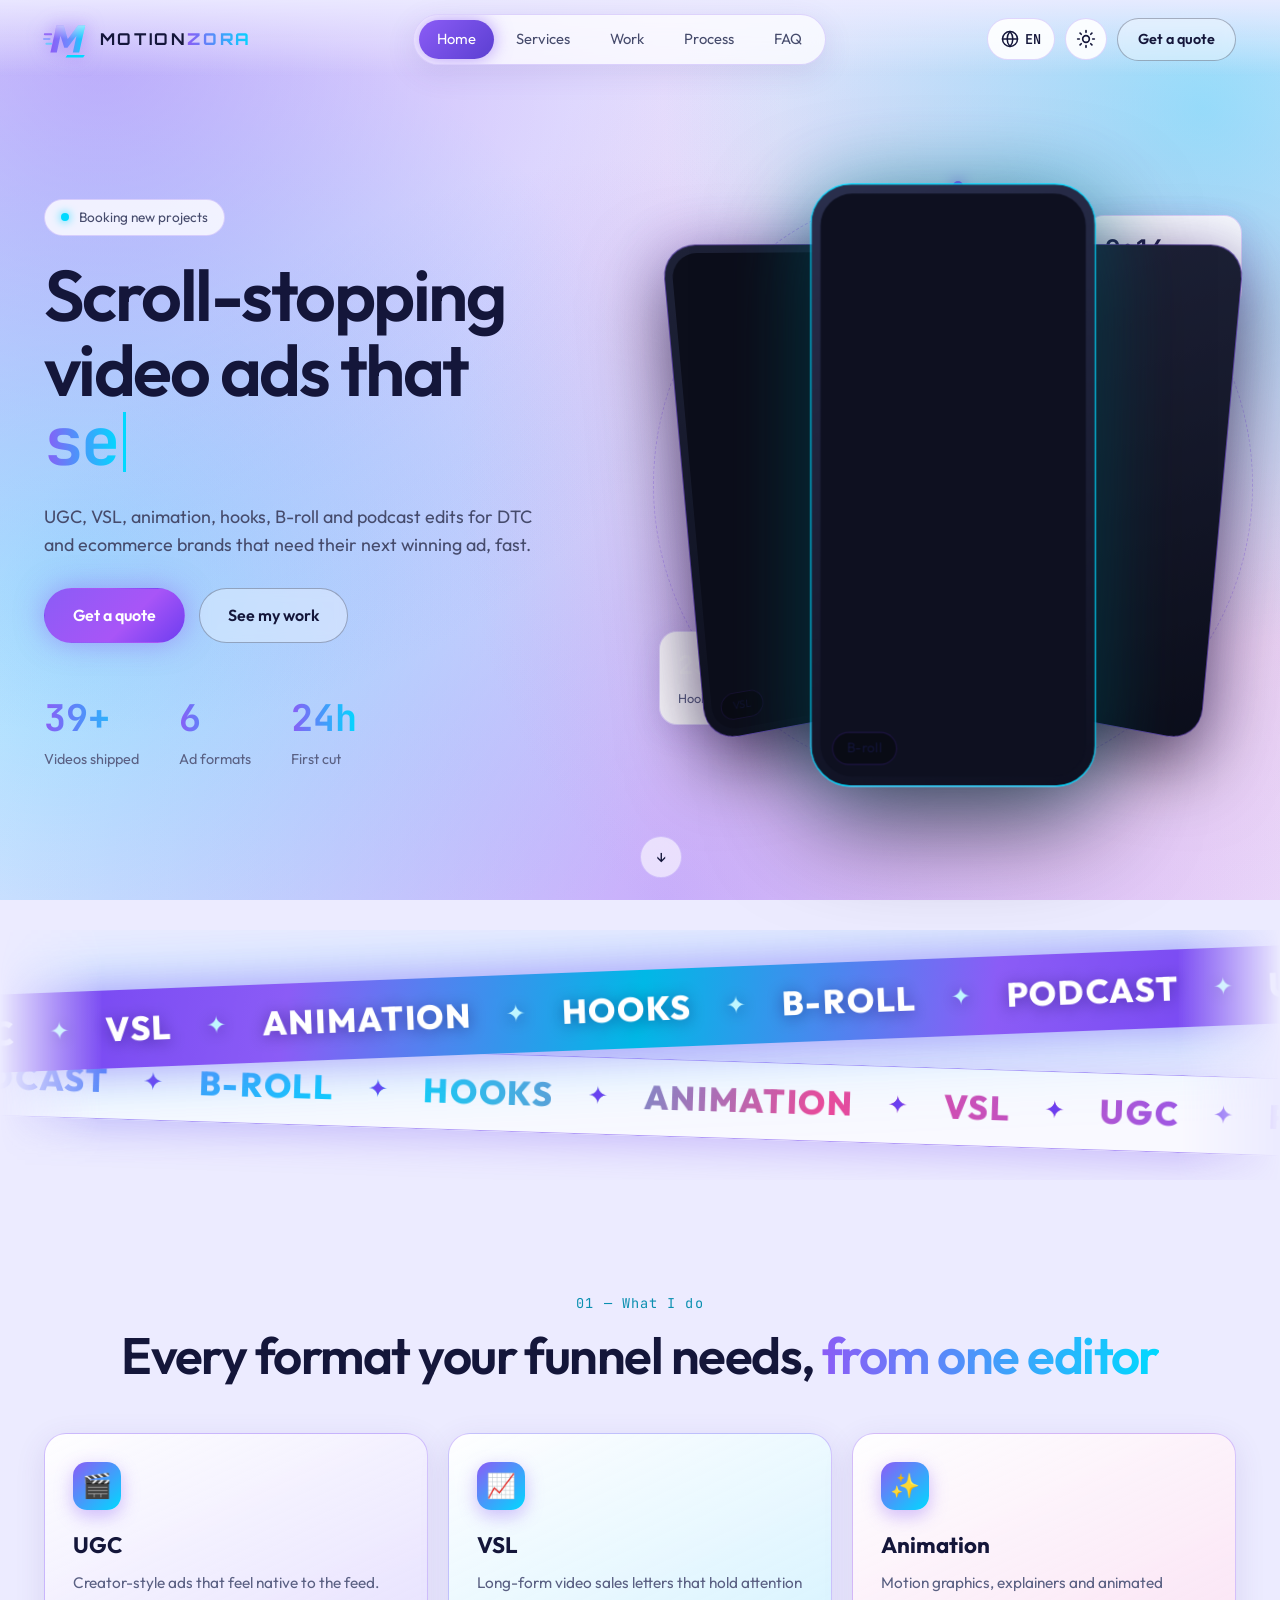
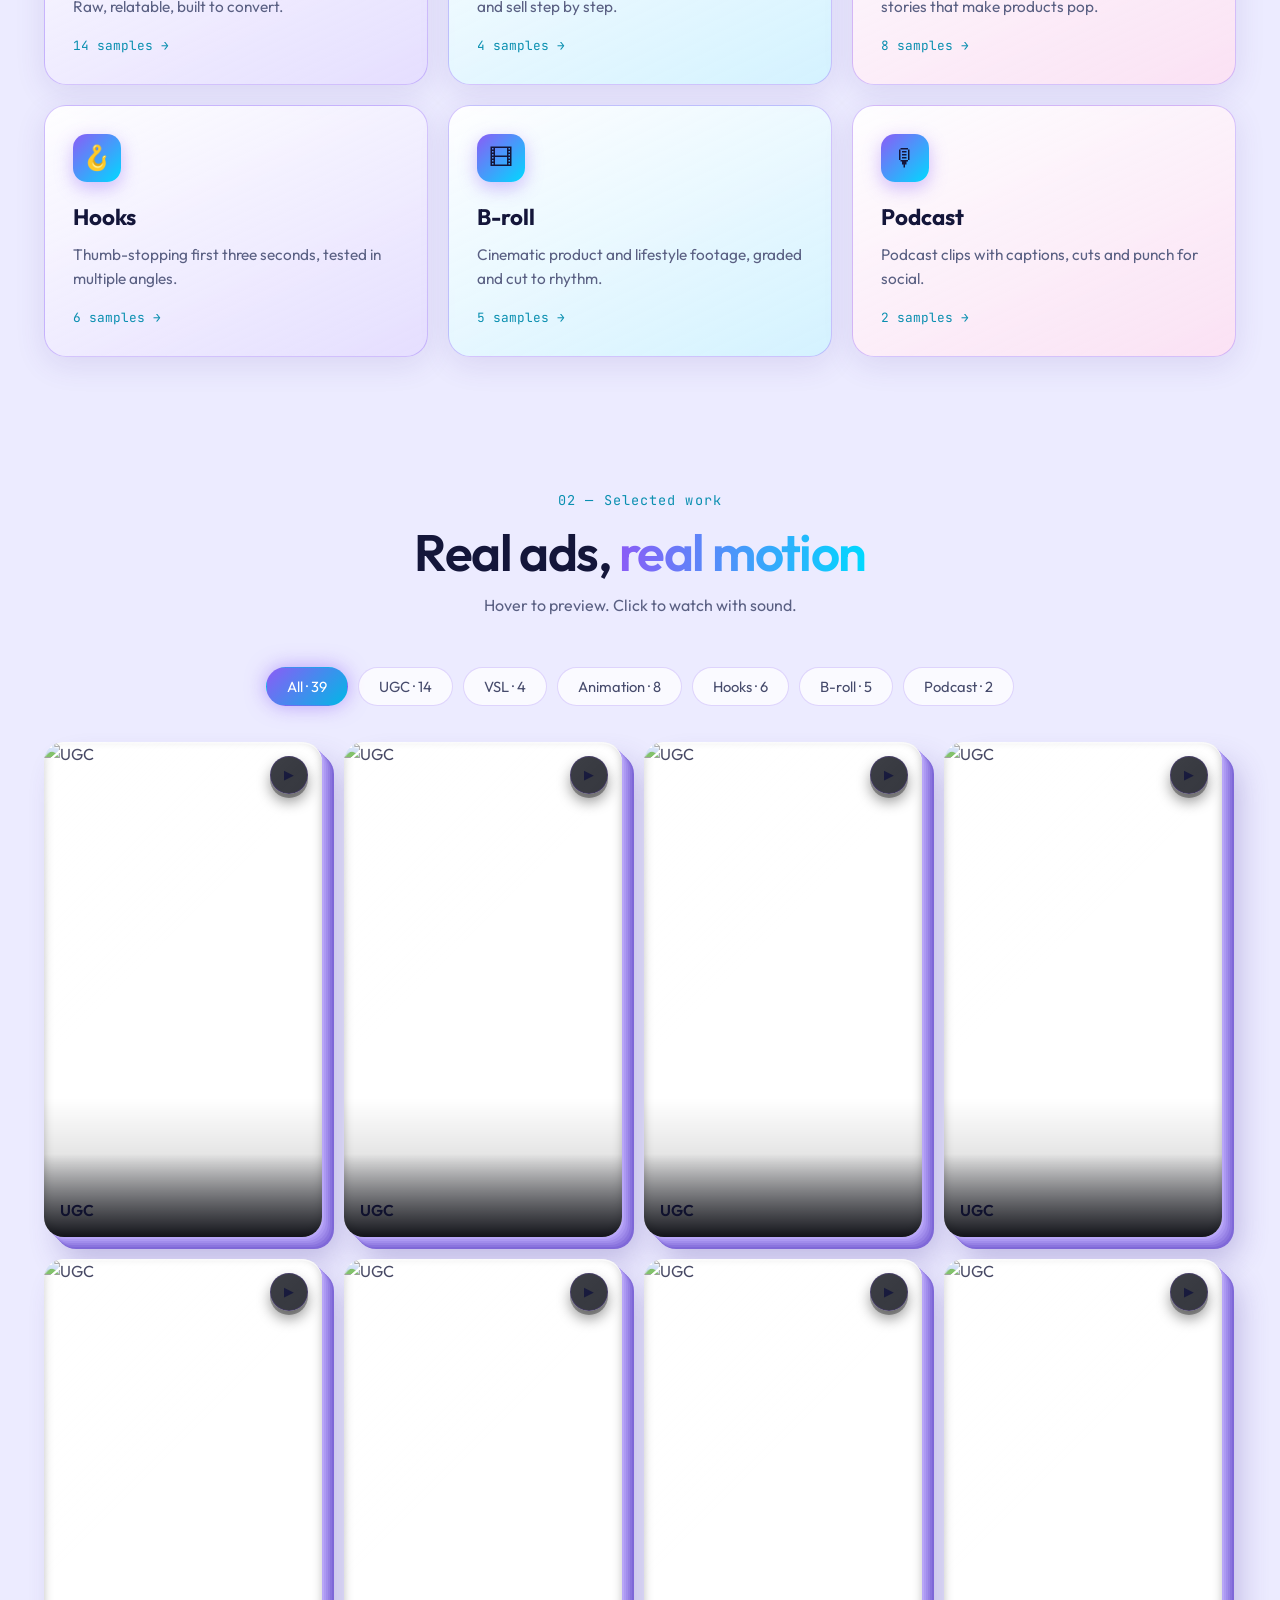
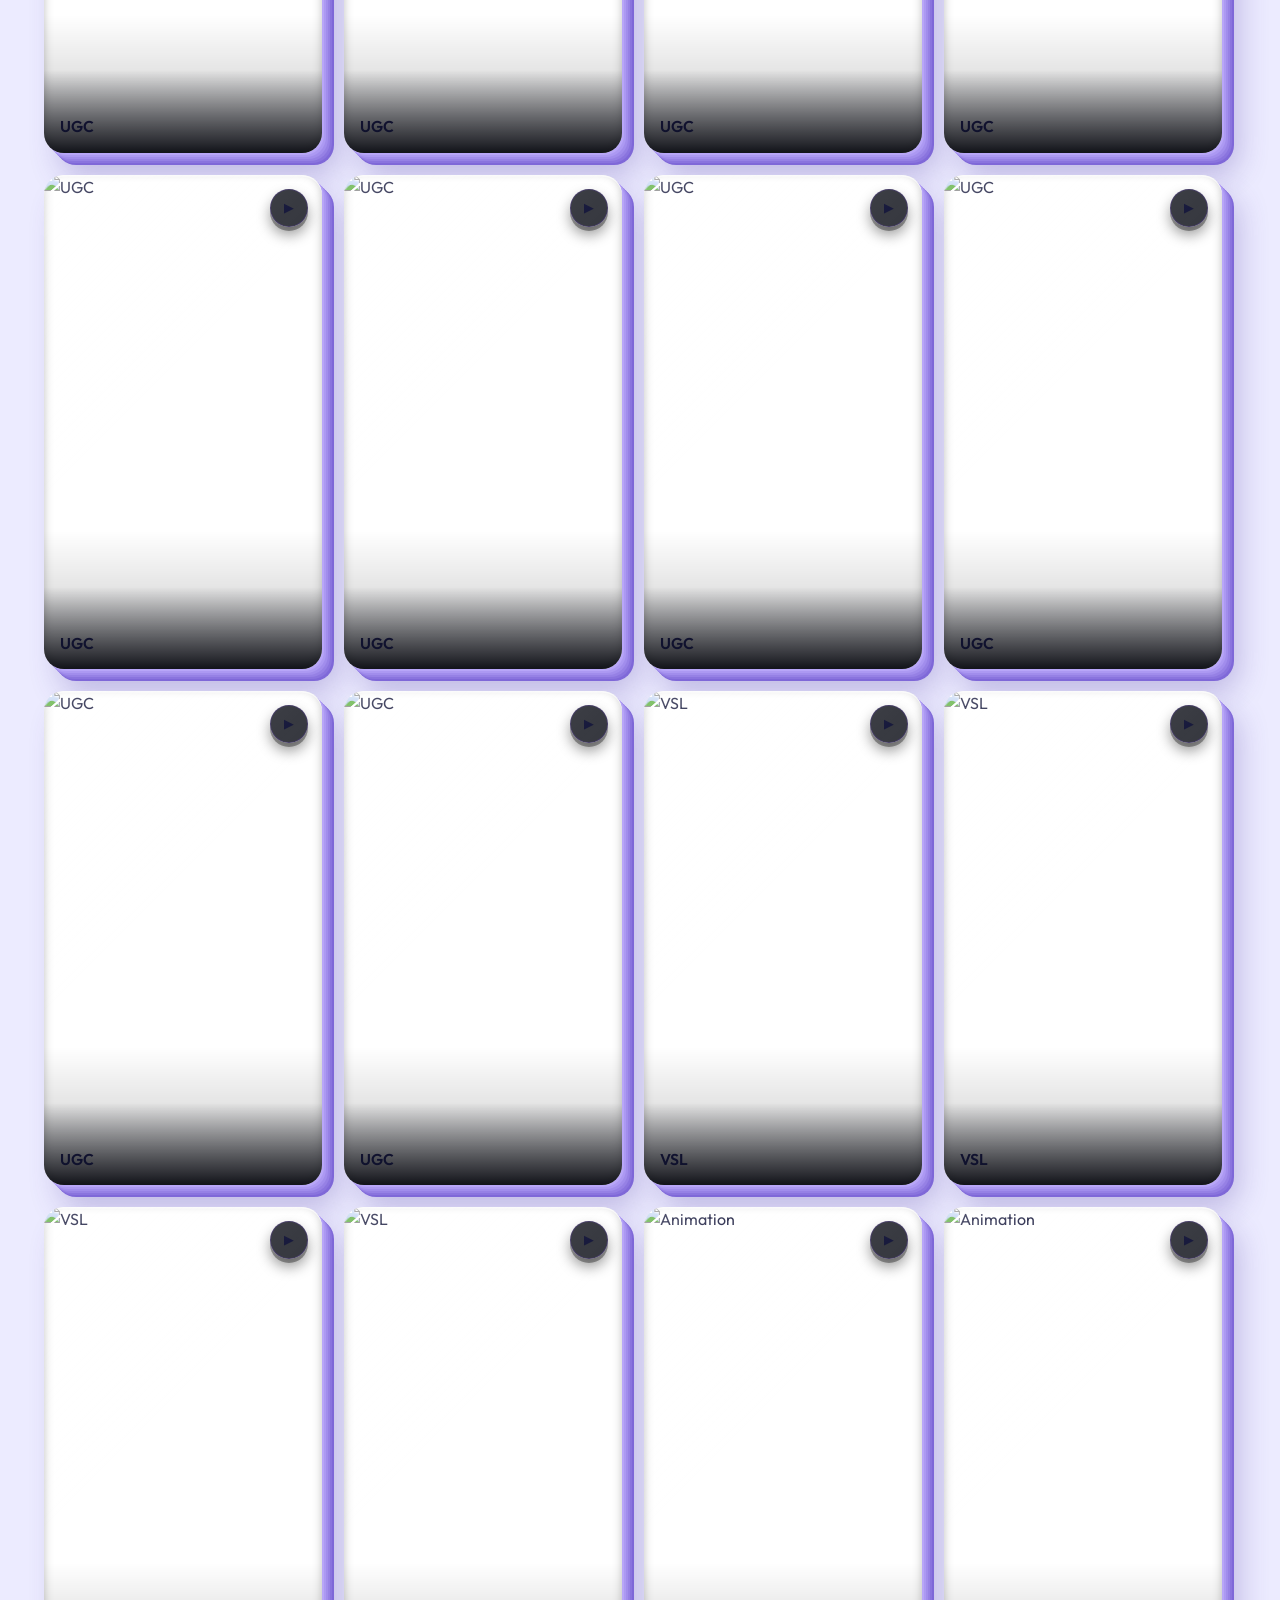
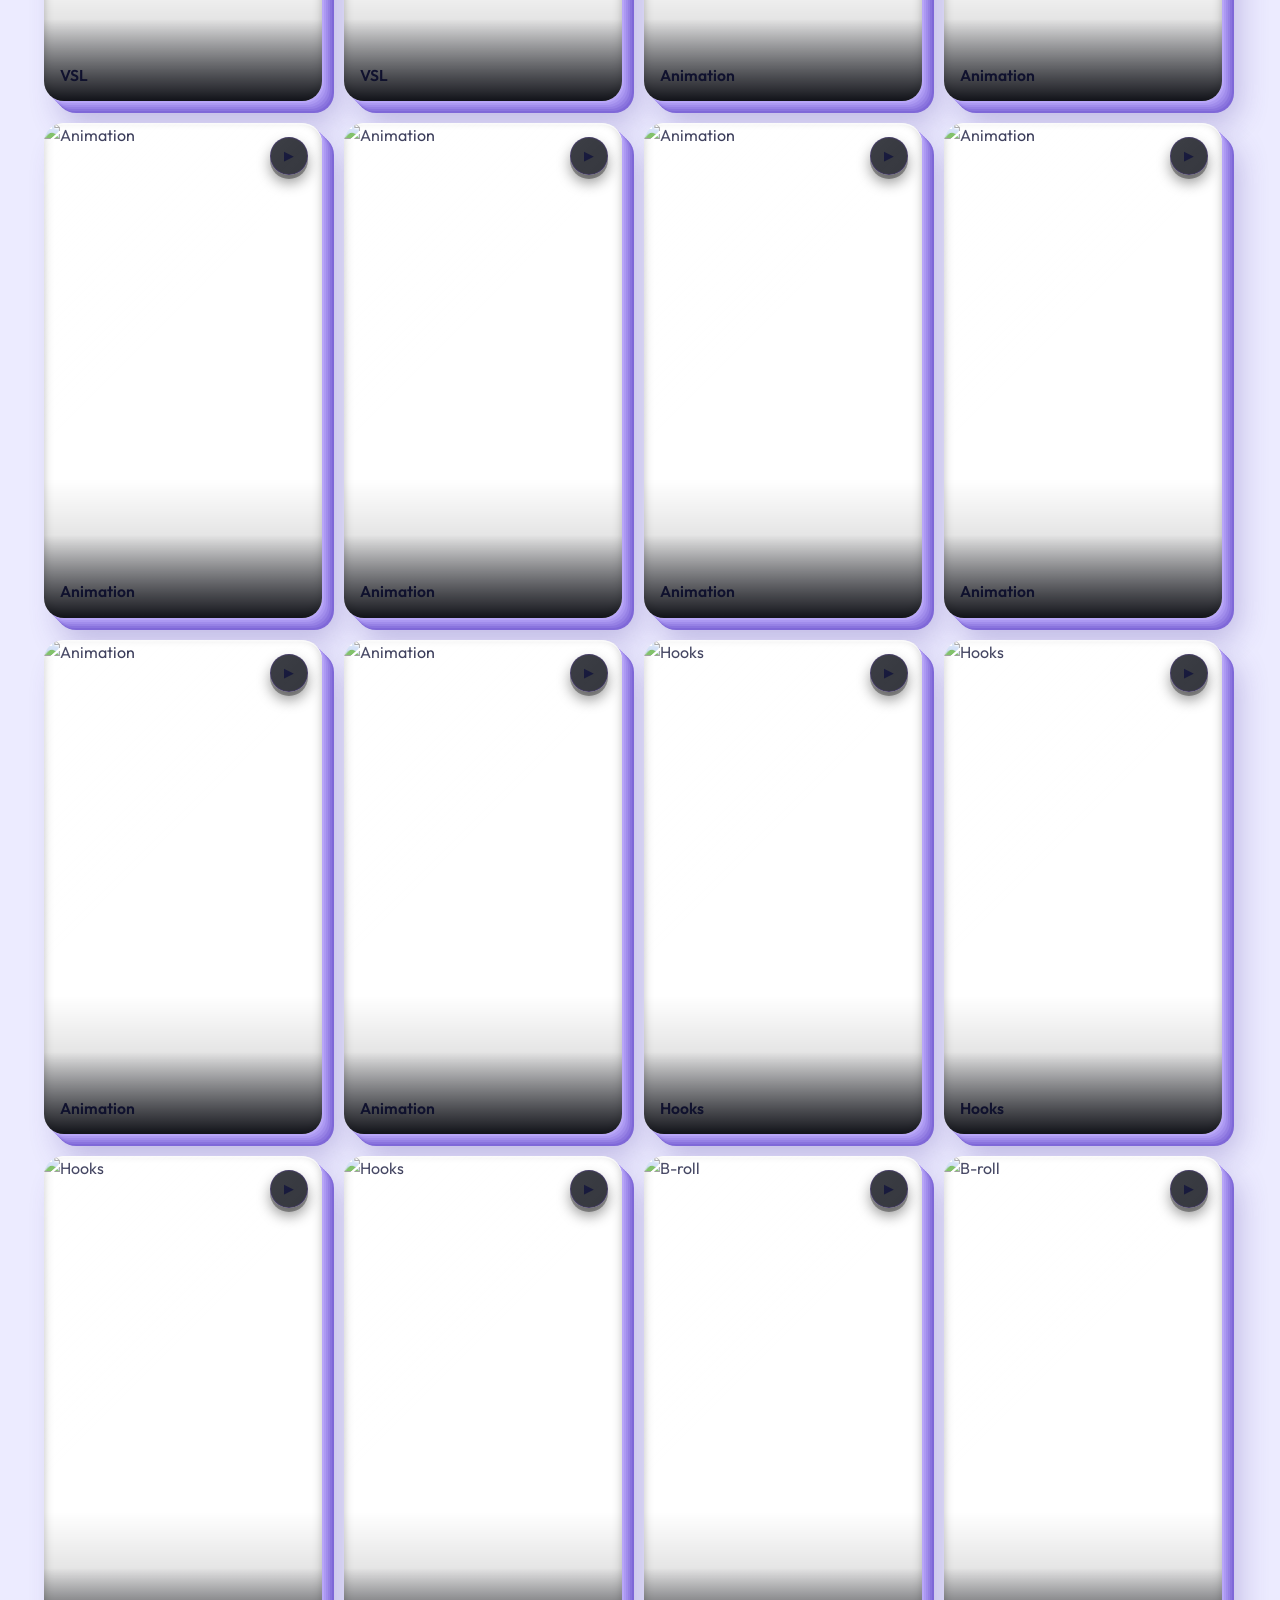
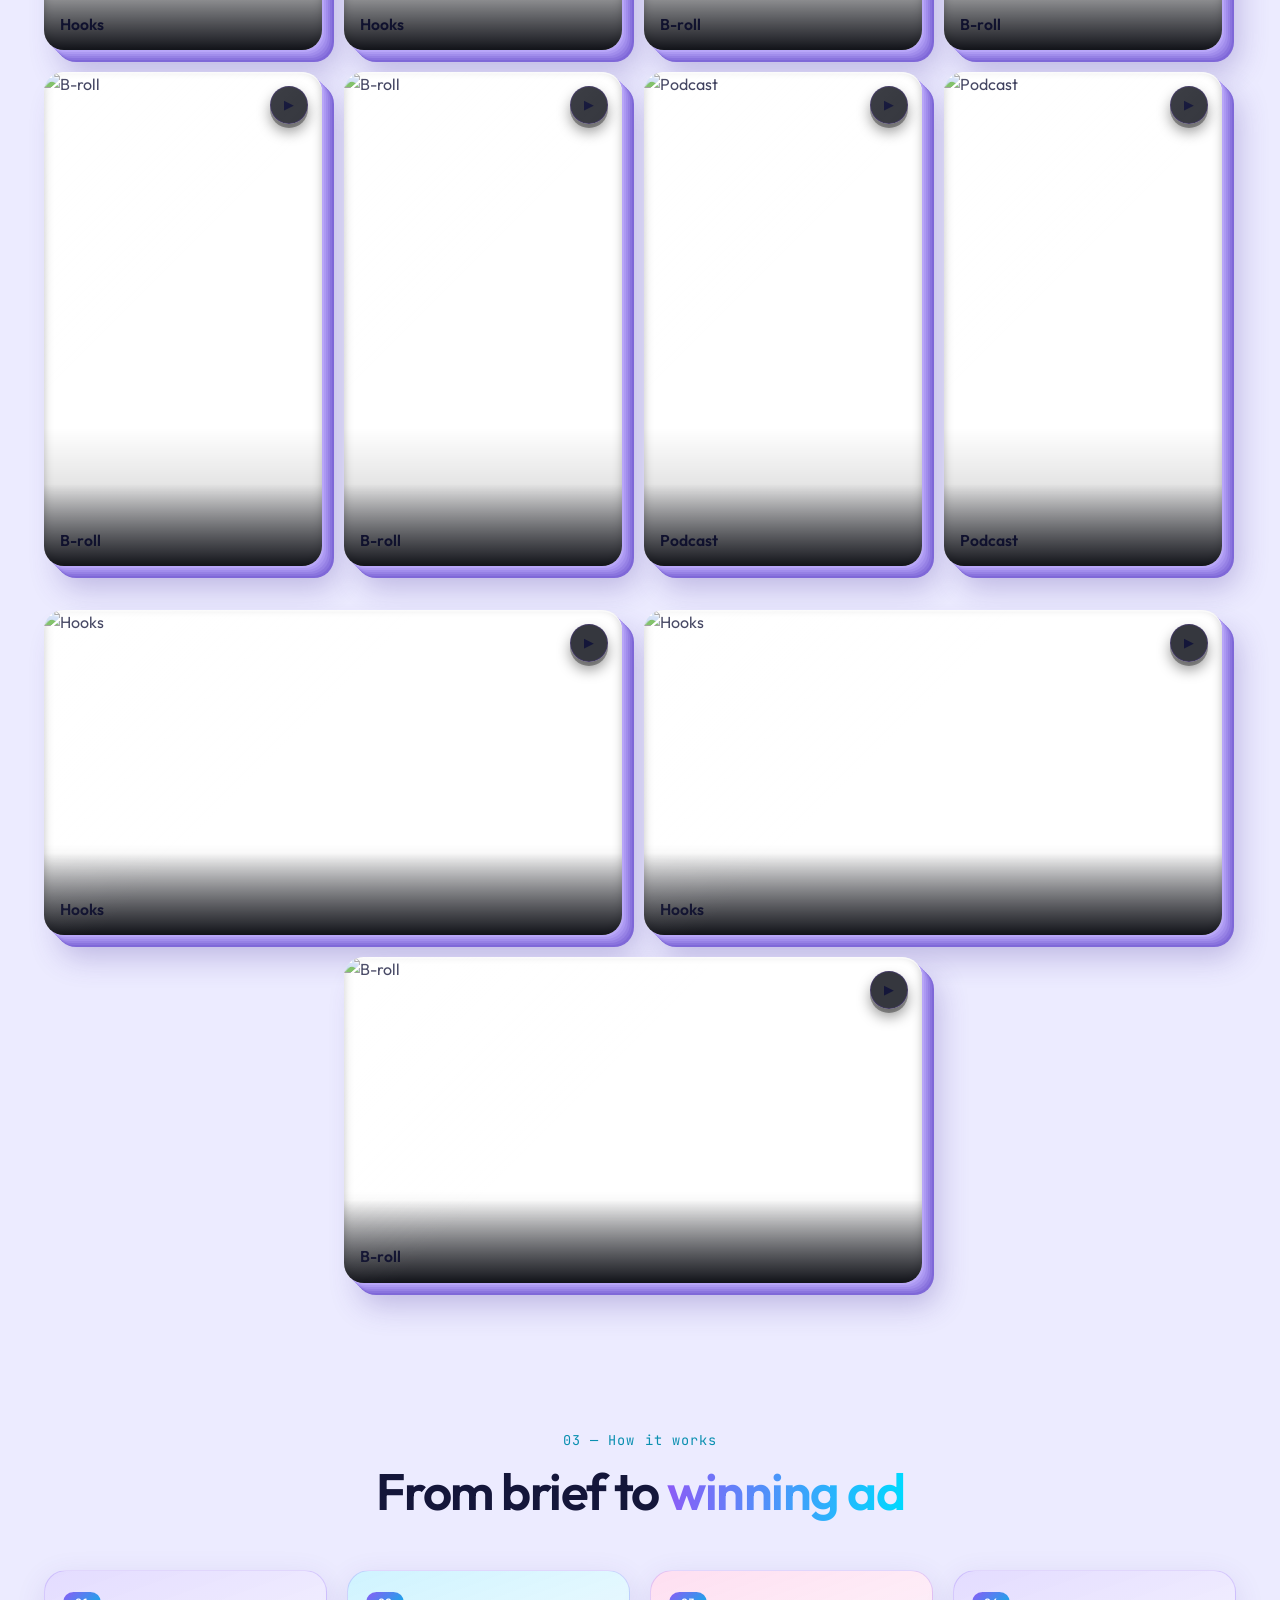
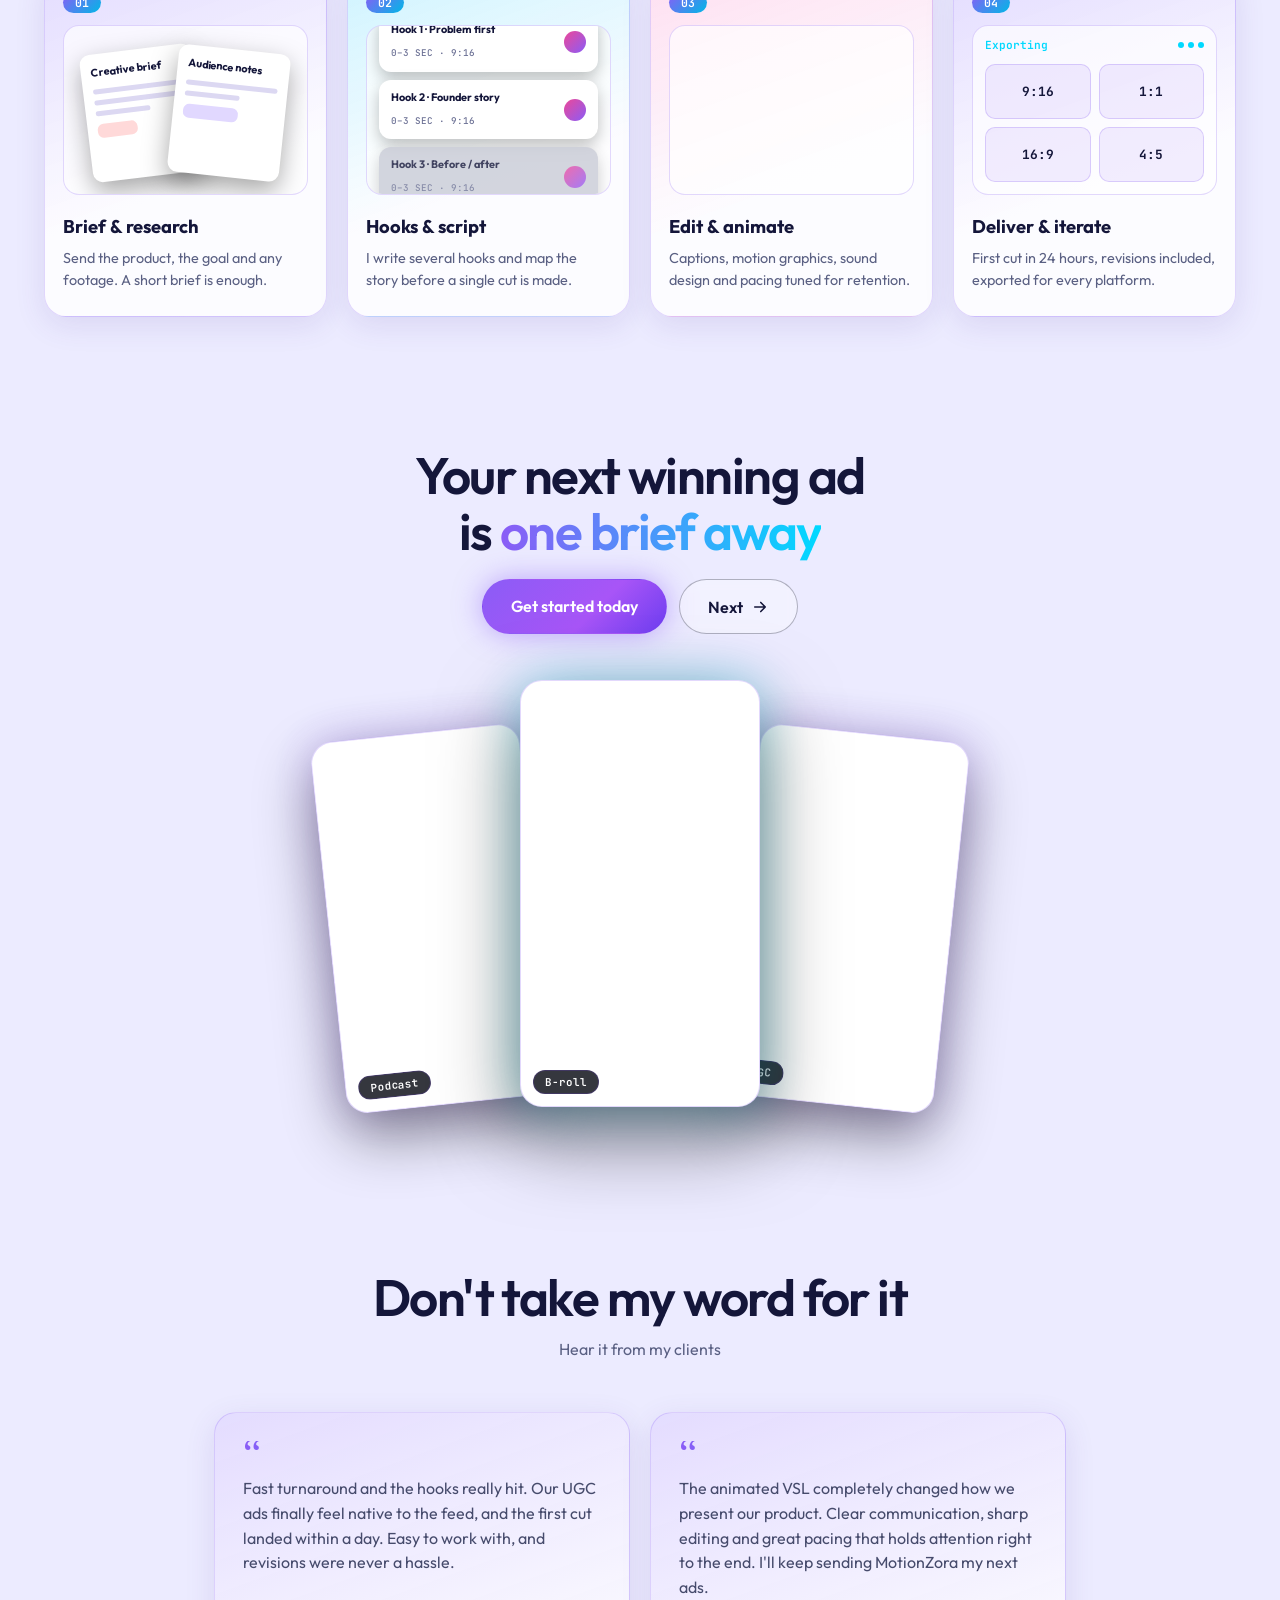
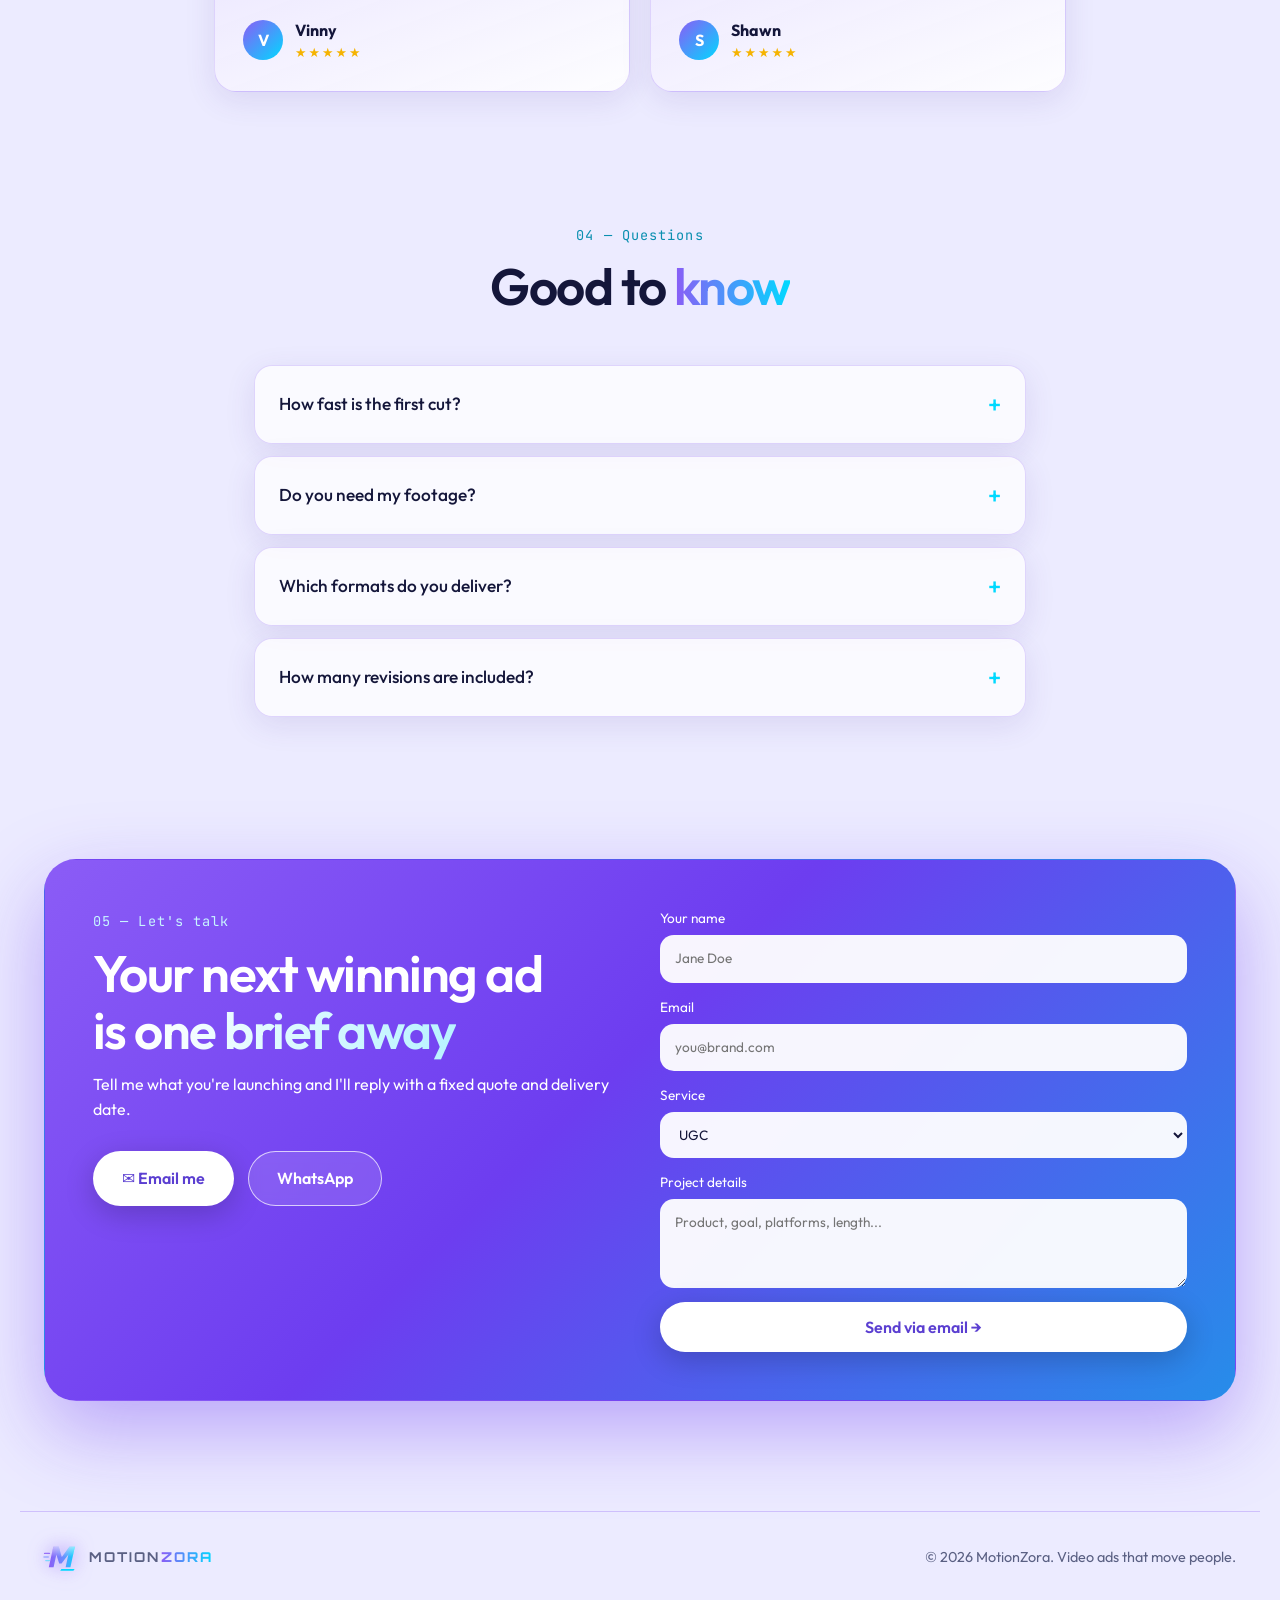
==== commit bce1ea19: "update" ====
--- a/index.html
+++ b/index.html
@@ -15,11 +15,9 @@
   document.documentElement.setAttribute("data-theme",t);})();
 </script>
 <link rel="icon" type="image/svg+xml" href="favicon.svg">
-<link rel="stylesheet" href="style.css?v=48">
+<link rel="stylesheet" href="style.css?v=54">
 </head>
 <body>
-<canvas id="bg" aria-hidden="true"></canvas>
-<div class="glow" id="glow" aria-hidden="true"></div>
 <div class="progress" id="progress"></div>
 
 <header class="nav-wrap">
@@ -249,7 +247,7 @@
   <div class="modal-body" id="modalBody"></div>
 </div>
 
-<script src="i18n.js?v=48"></script>
-<script src="app.js?v=48"></script>
+<script src="i18n.js?v=54"></script>
+<script src="app.js?v=54"></script>
 </body>
 </html>
--- a/style.css
+++ b/style.css
@@ -217,7 +217,7 @@
 :root[data-theme="light"] .svc .count{color:#0a8fb0}
 
 /* ---------- colourful light mode ---------- */
-:root[data-theme="light"] body{
+:root[data-theme="light"] body::before{content:"";position:fixed;inset:0;z-index:-3;pointer-events:none;
   background:
     radial-gradient(900px circle at 8% 4%, rgba(139,92,246,.34), transparent 60%),
     radial-gradient(800px circle at 96% 12%, rgba(0,217,255,.30), transparent 60%),
@@ -225,7 +225,7 @@
     radial-gradient(900px circle at 6% 80%, rgba(0,217,255,.22), transparent 60%),
     radial-gradient(800px circle at 60% 100%, rgba(139,92,246,.28), transparent 60%),
     #E9E7FF;
-  background-attachment:fixed}
+}
 :root[data-theme="light"] .svc{background:linear-gradient(155deg,rgba(255,255,255,.92),rgba(226,218,255,.75));border-color:rgba(139,92,246,.35)}
 :root[data-theme="light"] .svc:nth-child(3n+2){background:linear-gradient(155deg,rgba(255,255,255,.92),rgba(205,244,255,.8))}
 :root[data-theme="light"] .svc:nth-child(3n){background:linear-gradient(155deg,rgba(255,255,255,.92),rgba(255,222,240,.75))}
@@ -252,7 +252,7 @@
 :root[data-theme="light"] .footer{border-color:rgba(139,92,246,.3)}
 
 /* ---------- colourful dark mode ---------- */
-:root:not([data-theme="light"]) body{
+:root:not([data-theme="light"]) body::before{content:"";position:fixed;inset:0;z-index:-3;pointer-events:none;
   background:
     radial-gradient(900px circle at 6% 6%, rgba(139,92,246,.28), transparent 60%),
     radial-gradient(800px circle at 96% 14%, rgba(0,217,255,.16), transparent 60%),
@@ -260,7 +260,7 @@
     radial-gradient(900px circle at 4% 78%, rgba(0,217,255,.13), transparent 60%),
     radial-gradient(900px circle at 62% 100%, rgba(109,61,240,.3), transparent 60%),
     #090B14;
-  background-attachment:fixed}
+}
 :root:not([data-theme="light"]) .svc{background:linear-gradient(155deg,rgba(139,92,246,.22),rgba(23,26,43,.75) 60%)}
 :root:not([data-theme="light"]) .svc:nth-child(3n+2){background:linear-gradient(155deg,rgba(0,217,255,.16),rgba(23,26,43,.75) 60%)}
 :root:not([data-theme="light"]) .svc:nth-child(3n){background:linear-gradient(155deg,rgba(236,72,153,.18),rgba(23,26,43,.75) 60%)}
@@ -525,3 +525,45 @@
 .grid-break{flex:0 0 100%;height:0}
 @media(max-width:980px){.grid{--cols:3}}
 @media(max-width:640px){.grid{--cols:2;--gap:12px}}
+
+/* ---------- performance pass ---------- */
+.card{will-change:auto;
+  box-shadow:inset 0 1.5px 0 rgba(255,255,255,.45),inset 0 -3px 10px rgba(0,0,0,.45),2px 2px 0 #6b4cd4,4px 4px 0 #5b40b7,6px 6px 0 #4b359b,8px 8px 0 #3b2a7f,10px 10px 0 #2b1e62,12px 12px 0 #1b1346,16px 22px 30px rgba(0,0,0,.5)}
+.card:hover{box-shadow:inset 0 1.5px 0 rgba(255,255,255,.55),inset 0 -3px 10px rgba(0,0,0,.45),2px 2px 0 #7e5dea,4px 4px 0 #7154d6,6px 6px 0 #654ac1,8px 8px 0 #5941ad,10px 10px 0 #4c3898,12px 12px 0 #402f84,14px 14px 0 #34256f,16px 16px 0 #271c5b,18px 18px 0 #1b1346,22px 32px 40px rgba(0,0,0,.55),0 0 30px rgba(139,92,246,.3)}
+:root[data-theme="light"] .card{box-shadow:inset 0 1.5px 0 rgba(255,255,255,.7),inset 0 -3px 10px rgba(0,0,0,.25),2px 2px 0 #b8a6f8,4px 4px 0 #ac99f2,6px 6px 0 #a18dec,8px 8px 0 #9681e5,10px 10px 0 #8a74de,12px 12px 0 #7f68d8,16px 22px 30px rgba(80,60,160,.3)}
+:root[data-theme="light"] .card:hover{box-shadow:inset 0 1.5px 0 rgba(255,255,255,.8),inset 0 -3px 10px rgba(0,0,0,.25),2px 2px 0 #c7b7fb,4px 4px 0 #beadf6,6px 6px 0 #b5a3f2,8px 8px 0 #ac99ee,10px 10px 0 #a390e9,12px 12px 0 #9a86e5,14px 14px 0 #917ce1,16px 16px 0 #8872dc,18px 18px 0 #7f68d8,22px 32px 40px rgba(80,60,160,.35)}
+/* backdrop blur is expensive to repaint while scrolling: keep it only on the main menu and the language menu */
+.chip,.float-card,.lang-btn,.theme-btn,.tlabel,.tag,.card .play,.r2,.contact-form input{backdrop-filter:none;-webkit-backdrop-filter:none}
+.card .play,.tlabel,.tag{background:rgba(9,11,20,.82)}
+.lang-btn,.theme-btn,.chip{background:rgba(var(--card-rgb),.9)}
+.float-card{background:rgba(var(--card-rgb),.94)}
+.r2{background:rgba(var(--card-rgb),.88)}
+.nav-wrap::before{backdrop-filter:none;-webkit-backdrop-filter:none;-webkit-mask-image:none;mask-image:none;background:linear-gradient(rgba(var(--bg-rgb),.9),rgba(var(--bg-rgb),0))}
+/* gradient-position animations repaint big areas every frame: use the static gradient */
+.r1{animation:none;background-size:100% 100%}
+.r2 .w{animation:none;background-size:100% 100%}
+.ribbons .rtrack{will-change:transform}
+
+/* ---------- lighter motion: no particle canvas, no cursor glow, fewer endless animations ---------- */
+#bg,.glow{display:none}
+.btn-primary::after{display:none}
+.dot,.scroll-down,.fc1,.fc2,.o1,.o2,.rtrack .s{animation:none}
+.svc.in .ico{animation:icoIn .8s cubic-bezier(.2,1.6,.4,1) backwards}
+
+/* ---------- colour gradient fill for the page background (static, so it costs nothing while scrolling) ---------- */
+:root:not([data-theme="light"]) body::before{
+  background:
+    radial-gradient(1100px circle at 8% 6%, rgba(139,92,246,.45), transparent 62%),
+    radial-gradient(900px circle at 94% 12%, rgba(0,217,255,.28), transparent 60%),
+    radial-gradient(1000px circle at 84% 52%, rgba(236,72,153,.22), transparent 62%),
+    radial-gradient(1000px circle at 6% 66%, rgba(0,217,255,.22), transparent 62%),
+    radial-gradient(1200px circle at 52% 100%, rgba(109,61,240,.45), transparent 62%),
+    linear-gradient(180deg,#0b0d1c 0%,#0a0c18 45%,#0c0a1e 100%)}
+:root[data-theme="light"] body::before{
+  background:
+    radial-gradient(1100px circle at 8% 6%, rgba(139,92,246,.42), transparent 62%),
+    radial-gradient(900px circle at 94% 12%, rgba(0,217,255,.36), transparent 60%),
+    radial-gradient(1000px circle at 84% 52%, rgba(244,114,182,.3), transparent 62%),
+    radial-gradient(1000px circle at 6% 66%, rgba(0,217,255,.3), transparent 62%),
+    radial-gradient(1200px circle at 52% 100%, rgba(139,92,246,.4), transparent 62%),
+    linear-gradient(180deg,#ece9ff 0%,#e6ebff 50%,#efe6ff 100%)}
